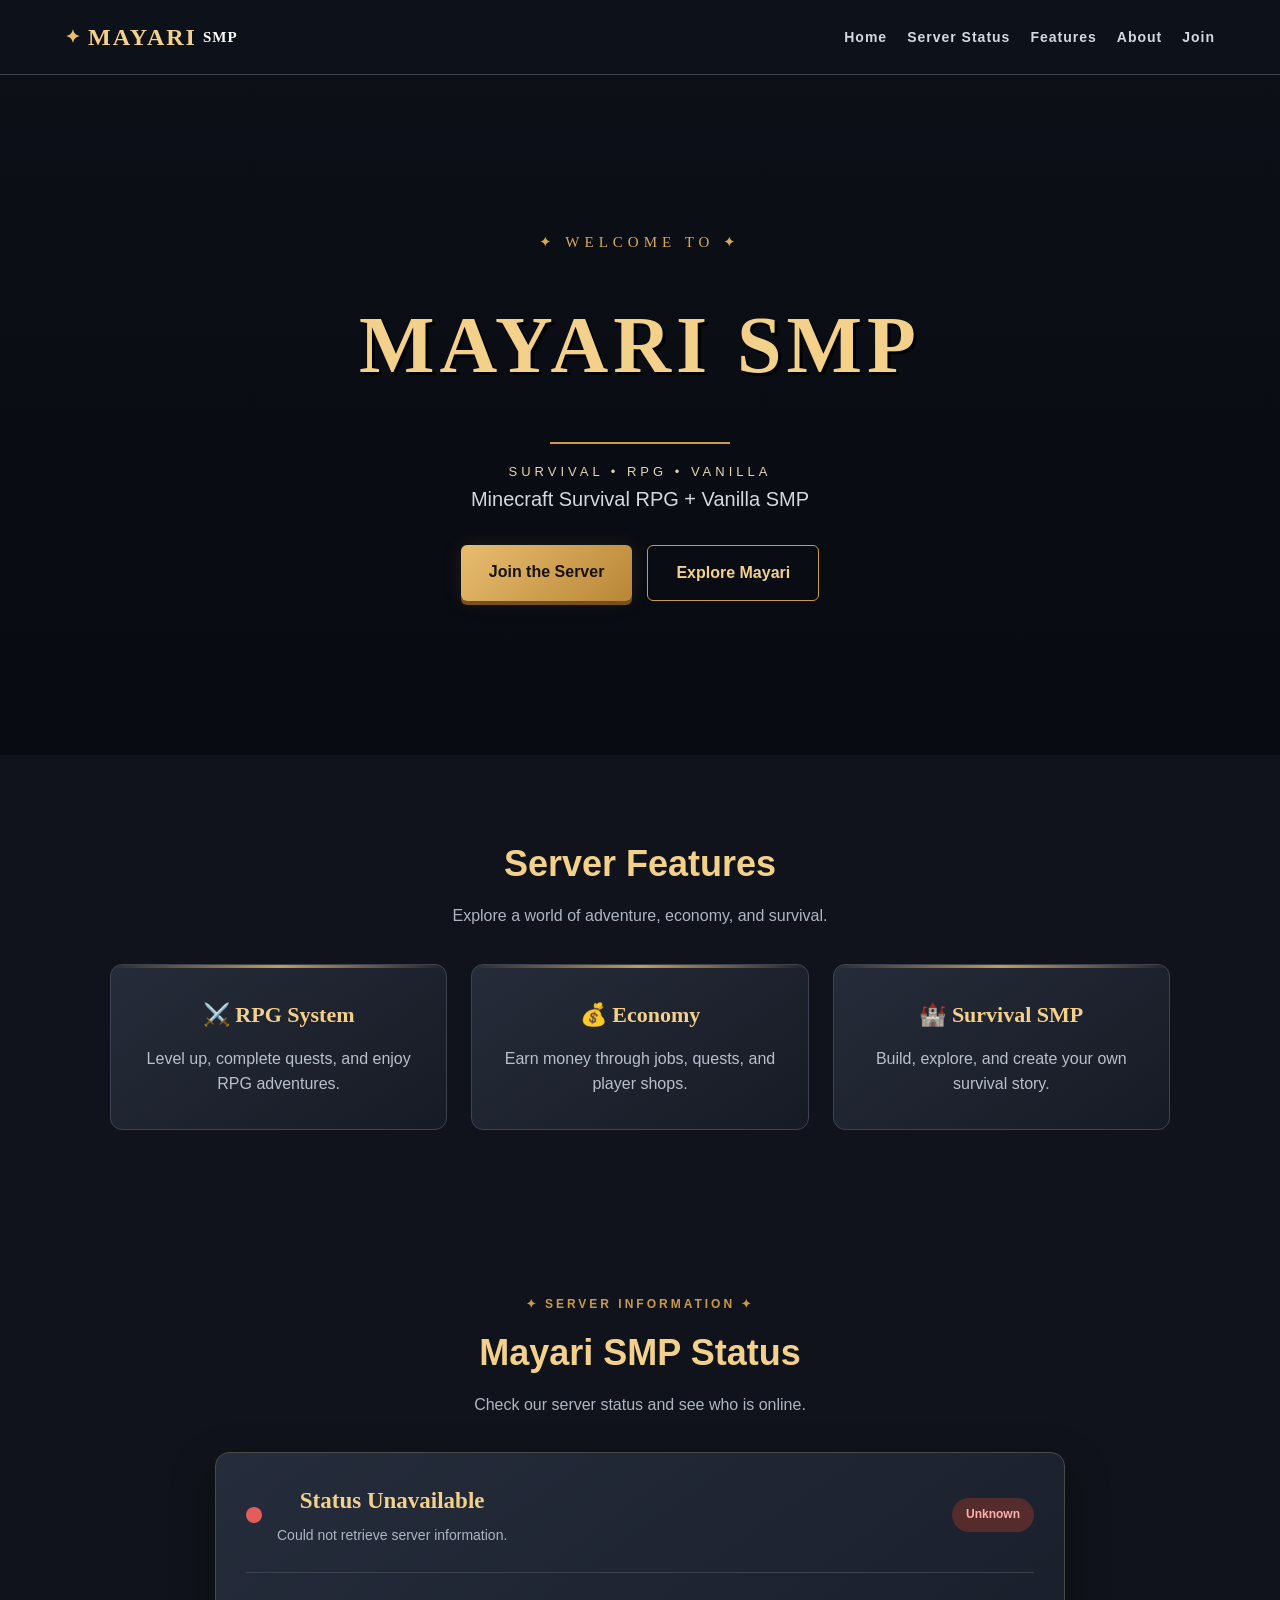
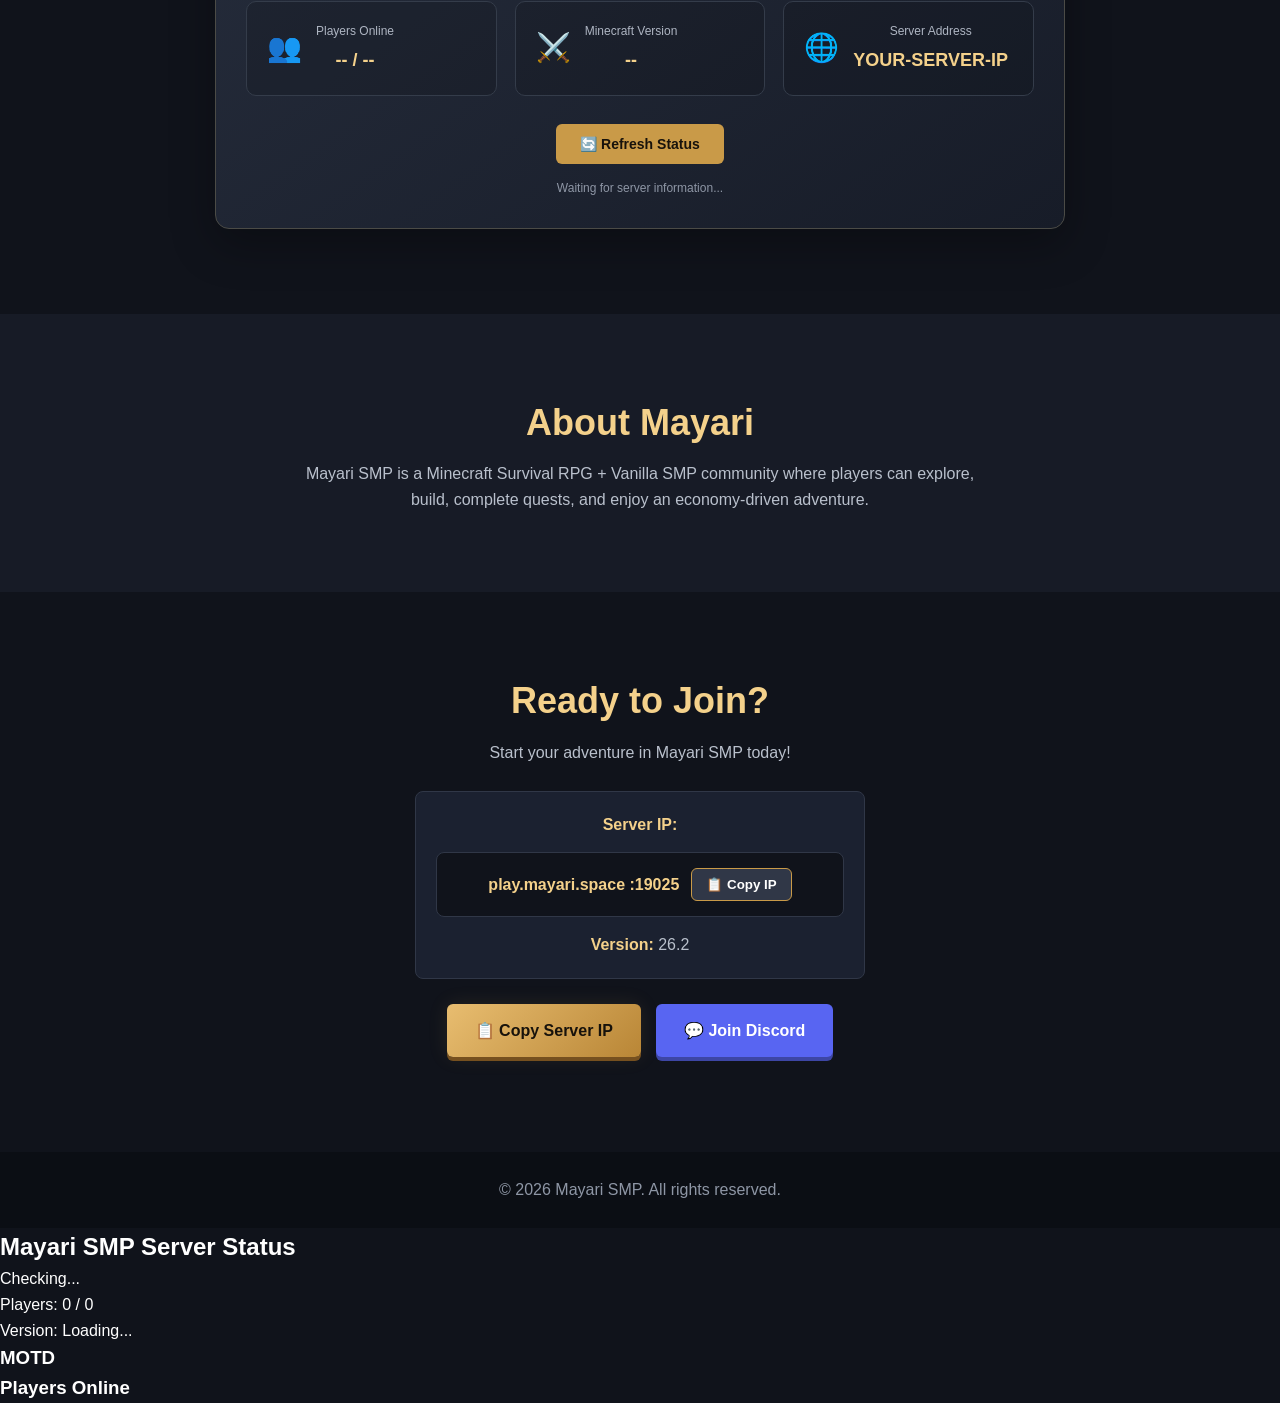
==== index.html @ 799c5beb "remove the test" ====
<!DOCTYPE html>
<html lang="en">
<head>
    <meta charset="UTF-8">
    <meta name="viewport" content="width=device-width, initial-scale=1.0">
    <title>Mayari SMP | Minecraft Server</title>
    <link rel="stylesheet" href="style.css">
</head>
<body>

    <header>
        <nav class="navbar">
            <div class="logo">
    <span class="logo-symbol">✦</span>
    <span class="logo-name">MAYARI</span>
    <span class="logo-smp">SMP</span>
</div>

            <div class="nav-links">
    <a href="#home">Home</a>
    <a href="#status">Server Status</a>
    <a href="#features">Features</a>
    <a href="#about">About</a>
    <a href="#join">Join</a>
</div>
        </nav>
    </header>

    <main>
        <section id="home" class="hero">
            
          <div class="particles" aria-hidden="true">
    <span></span>
    <span></span>
    <span></span>
    <span></span>
    <span></span>
    <span></span>
    <span></span>
    <span></span>
</div>       

    <p class="hero-small">✦ WELCOME TO ✦</p>

    <h1>MAYARI SMP</h1>

    <div class="hero-divider"></div>

    <p class="hero-tagline">
        SURVIVAL • RPG • VANILLA
    </p>
</div>
            <p class="description">
                Minecraft Survival RPG + Vanilla SMP
            </p>

            <div class="hero-buttons">
                <a href="#join" class="btn primary-btn">Join the Server</a>
                <a href="#features" class="btn secondary-btn">Explore Mayari</a>
            </div>
        </section>

        <section id="features" class="section">
            <h2>Server Features</h2>
            <p class="section-intro">
                Explore a world of adventure, economy, and survival.
            </p>

            <div class="features-grid">
                <div class="feature-card">
                    <h3>⚔️ RPG System</h3>
                    <p>Level up, complete quests, and enjoy RPG adventures.</p>
                </div>

                <div class="feature-card">
                    <h3>💰 Economy</h3>
                    <p>Earn money through jobs, quests, and player shops.</p>
                </div>

                <div class="feature-card">
                    <h3>🏰 Survival SMP</h3>
                    <p>Build, explore, and create your own survival story.</p>
                </div>
            </div>
        </section>

<!-- SERVER STATUS SECTION -->

<section id="status" class="section status-section">

    <p class="section-label">✦ SERVER INFORMATION ✦</p>

    <h2>Mayari SMP Status</h2>

    <p class="section-intro">
        Check our server status and see who is online.
    </p>

    <div class="status-card">

        <!-- Status Header -->
        <div class="status-header">

            <div class="status-title">
                <span id="status-dot" class="status-dot"></span>

                <div>
                    <h3 id="status-text">Checking Server...</h3>
                    <p id="status-subtitle">Connecting to Mayari SMP</p>
                </div>
            </div>

            <span class="status-badge" id="status-badge">
                Loading
            </span>

        </div>

        <!-- Server Details -->
        <div class="status-details">

            <div class="status-item">
                <span class="status-icon">👥</span>
                <div>
                    <p class="status-label">Players Online</p>
                    <h3 id="player-count">-- / --</h3>
                </div>
            </div>

            <div class="status-item">
                <span class="status-icon">⚔️</span>
                <div>
                    <p class="status-label">Minecraft Version</p>
                    <h3 id="server-version">--</h3>
                </div>
            </div>

            <div class="status-item">
                <span class="status-icon">🌐</span>
                <div>
                    <p class="status-label">Server Address</p>
                    <h3 id="server-address">YOUR-SERVER-IP</h3>
                </div>
            </div>

        </div>

        <!-- Refresh Button -->
        <button id="refresh-status" class="refresh-btn">
            🔄 Refresh Status
        </button>

        <p id="last-updated" class="last-updated">
            Waiting for server information...
        </p>

    </div>

</section>
        <section id="about" class="section about-section">
            <h2>About Mayari</h2>
            <p>
                Mayari SMP is a Minecraft Survival RPG + Vanilla SMP
                community where players can explore, build, complete
                quests, and enjoy an economy-driven adventure.
            </p>
        </section>

<section id="join" class="section join-section">
    <h2>Ready to Join?</h2>
    <p>Start your adventure in Mayari SMP today!</p>

    <div class="server-info">
        <p><strong>Server IP:</strong></p>

        <div class="ip-box">
            <span id="server-ip">play.mayari.space :19025</span>

            <button id="copy-ip-btn" class="copy-btn">
                📋 Copy IP
            </button>
        </div>

        <p><strong>Version:</strong> 26.2</p>
    </div>

    <div class="join-buttons">
        <button id="copy-ip-main" class="btn primary-btn">
            📋 Copy Server IP
        </button>

        <a href=https://discord.gg/DnfvGJvGnb
           target="_blank"
           rel="noopener noreferrer"
           class="btn discord-btn">
            💬 Join Discord
        </a>
    </div>

    <p id="copy-message" class="copy-message" aria-live="polite"></p>
</section>
    </main>

    <footer>
        <p>© 2026 Mayari SMP. All rights reserved.</p>
    </footer>

    <script src="script.js"></script>
</body>
</html>
<section class="server-status">
    <h2>Mayari SMP Server Status</h2>

    <p id="server-status">Checking...</p>

    <p>
        Players:
        <span id="player-count">0 / 0</span>
    </p>

    <p>
        Version:
        <span id="server-version">Loading...</span>
    </p>

    <h3>MOTD</h3>
    <p id="server-motd"></p>

    <h3>Players Online</h3>
    <ul id="player-list"></ul>
</section>
---- style.css ----
/* General Settings */
* {
    margin: 0;
    padding: 0;
    box-sizing: border-box;
    scroll-behavior: smooth;
}

body {
    font-family: Arial, sans-serif;
    background: #10131b;
    color: white;
    line-height: 1.6;
}

/* Navigation */
header {
    background: #171b26;
    border-bottom: 1px solid #303747;
    position: sticky;
    top: 0;
    z-index: 100;
}

.navbar {
    max-width: 1100px;
    margin: auto;
    padding: 20px;
    display: flex;
    justify-content: space-between;
    align-items: center;
    gap: 20px;
}

.logo {
    color: #d6a85a;
    letter-spacing: 2px;
}

.nav-links {
    display: flex;
    gap: 20px;
    flex-wrap: wrap;
}

.nav-links a {
    color: white;
    text-decoration: none;
    font-weight: bold;
}

.nav-links a:hover {
    color: #d6a85a;
}

/* Hero */
/* FANTASY HERO BACKGROUND */

.hero {
    min-height: 680px;
    padding: 100px 20px;
    display: flex;
    flex-direction: column;
    justify-content: center;
    align-items: center;
    text-align: center;

    position: relative;
    overflow: hidden;

    background:
        linear-gradient(
            rgba(8, 11, 18, 0.35),
            rgba(8, 11, 18, 0.92)
        ),
        url("image/mayari-smp-icon.jpg") 
}

/* Dark cinematic overlay */
.hero::before {
    content: "";
    position: absolute;
    inset: 0;

    background:
        linear-gradient(
            180deg,
            rgba(8, 11, 18, 0.15),
            rgba(8, 11, 18, 0.75)
        );

    pointer-events: none;
}

/* Keep text above the overlay */
.hero > * {
    position: relative;
    z-index: 1;
}
}

.subtitle {
    color: #d6a85a;
    font-weight: bold;
    letter-spacing: 4px;
}

.hero h1 {
    font-size: clamp(40px, 8vw, 80px);
    margin: 15px 0;
    color: #f4d18b;
    text-shadow: 3px 3px #000;
}

.description {
    font-size: 20px;
    color: #d4d8e0;
}

/* Buttons */
.hero-buttons {
    display: flex;
    gap: 15px;
    flex-wrap: wrap;
    justify-content: center;
    margin-top: 30px;
}

.btn {
    display: inline-block;
    padding: 14px 28px;
    border-radius: 6px;
    text-decoration: none;
    font-weight: bold;
    transition: 0.3s;
}

.primary-btn {
    background: #c99a48;
    color: #111;
}

.primary-btn:hover {
    background: #e8bd70;
    transform: translateY(-2px);
}

.secondary-btn {
    border: 1px solid #c99a48;
    color: #f4d18b;
}

.secondary-btn:hover {
    background: #33291b;
}

/* Sections */
.section {
    max-width: 1100px;
    margin: auto;
    padding: 80px 20px;
    text-align: center;
}

.section h2 {
    font-size: 36px;
    color: #f4d18b;
    margin-bottom: 10px;
}

.section-intro {
    color: #aeb5c2;
    margin-bottom: 35px;
}

/* Feature Cards */
.features-grid {
    display: grid;
    grid-template-columns: repeat(3, 1fr);
    gap: 20px;
    margin-top: 30px;
}

.feature-card {
    background: #1b2130;
    border: 1px solid #303747;
    border-radius: 10px;
    padding: 30px 20px;
    transition: 0.3s;
}

.feature-card:hover {
    transform: translateY(-5px);
    border-color: #c99a48;
}

.feature-card h3 {
    color: #f4d18b;
    margin-bottom: 12px;
}

.feature-card p,
.about-section p,
.join-section p {
    color: #b9c0cc;
}

.about-section {
    background: #171b26;
    max-width: none;
}

.about-section p {
    max-width: 700px;
    margin: auto;
}

.server-info {
    background: #1b2130;
    border: 1px solid #303747;
    padding: 20px;
    max-width: 450px;
    margin: 25px auto;
    border-radius: 8px;
}

.server-info strong {
    color: #f4d18b;
}

/* Footer */
footer {
    background: #0b0e14;
    padding: 25px;
    text-align: center;
    color: #8e96a5;
}

/* Mobile Design */
@media (max-width: 700px) {
    .navbar {
        flex-direction: column;
    }

    .nav-links {
        justify-content: center;
        gap: 12px;
    }

    .hero {
        min-height: 500px;
        padding: 70px 20px;
    }

    .features-grid {
        grid-template-columns: 1fr;
    }
}
/* Join Buttons */
.join-buttons {
    display: flex;
    justify-content: center;
    gap: 15px;
    flex-wrap: wrap;
    margin-top: 20px;
}

/* IP Display */
.ip-box {
    display: flex;
    align-items: center;
    justify-content: center;
    gap: 12px;
    flex-wrap: wrap;
    background: #10131b;
    border: 1px solid #303747;
    padding: 15px;
    margin: 15px 0;
    border-radius: 8px;
}

#server-ip {
    color: #f4d18b;
    font-weight: bold;
    overflow-wrap: anywhere;
}

/* Copy Button */
.copy-btn {
    background: #303747;
    color: white;
    border: 1px solid #c99a48;
    padding: 8px 14px;
    border-radius: 6px;
    cursor: pointer;
    font-weight: bold;
}

.copy-btn:hover {
    background: #c99a48;
    color: #111;
}

/* Discord Button */
.discord-btn {
    background: #5865F2;
    color: white;
}

.discord-btn:hover {
    background: #4752C4;
    transform: translateY(-2px);
}

/* Copy Message */
.copy-message {
    color: #8fda9d;
    font-weight: bold;
    margin-top: 15px;
}

/* Main Copy IP Button */
#copy-ip-main {
    border: none;
    cursor: pointer;
    font-family: inherit;
    font-size: 16px;
}

@media (max-width: 500px) {
    .join-buttons .btn {
        width: 100%;
        text-align: center;
    }

    .ip-box {
        flex-direction: column;
    }
}/* MAYARI SMP LOGO */

.logo {
    display: flex;
    align-items: center;
    gap: 6px;
    font-family: Georgia, serif;
    font-size: 24px;
    font-weight: bold;
    letter-spacing: 2px;
}

.logo-symbol {
    color: #e8bd70;
    font-size: 18px;
}

.logo-name {
    color: #f4d18b;
}

.logo-smp {
    color: #ffffff;
    font-size: 15px;
    letter-spacing: 1px;
}

/* HERO LOGO */

.hero-logo {
    text-align: center;
}

.hero-small {
    color: #d6a85a;
    font-family: Georgia, serif;
    font-size: 15px;
    letter-spacing: 5px;
    margin-bottom: 12px;
}

.hero h1 {
    font-family: Georgia, "Times New Roman", serif;
    font-weight: bold;
    letter-spacing: 5px;
    text-transform: uppercase;
}

.hero-divider {
    width: 180px;
    height: 2px;
    background: #c99a48;
    margin: 18px auto;
}

.hero-tagline {
    color: #e5d4b5;
    letter-spacing: 4px;
    font-size: 13px;
}/* PROFESSIONAL BUTTON ANIMATIONS */

.btn {
    position: relative;
    overflow: hidden;

    transition:
        transform 0.3s ease,
        box-shadow 0.3s ease,
        background 0.3s ease;
}

.primary-btn {
    background: linear-gradient(
        135deg,
        #e8bd70,
        #b98636
    );

    color: #17120b;

    box-shadow:
        0 4px 0 #76501f,
        0 0 20px rgba(201, 154, 72, 0.12);
}

.primary-btn:hover {
    transform: translateY(-4px);

    box-shadow:
        0 7px 0 #76501f,
        0 0 25px rgba(201, 154, 72, 0.35);
}

.primary-btn:active {
    transform: translateY(1px);
}

.discord-btn {
    background: #5865f2;
    color: white;

    box-shadow: 0 4px 0 #3d46a5;
}

.discord-btn:hover {
    transform: translateY(-4px);
    background: #6975ff;

    box-shadow:
        0 7px 0 #3d46a5,
        0 0 20px rgba(88, 101, 242, 0.35);
}

.discord-btn:active {
    transform: translateY(1px);
}/* HERO ENTRANCE ANIMATION */

.hero-logo {
    animation: heroFadeIn 1.2s ease-out both;
}

.hero-buttons {
    animation: heroFadeIn 1.2s ease-out 0.35s both;
}

@keyframes heroFadeIn {
    from {
        opacity: 0;
        transform: translateY(25px);
    }

    to {
        opacity: 1;
        transform: translateY(0);
    }
}/* MAGICAL FLOATING PARTICLES */

.particles {
    position: absolute;
    inset: 0;
    z-index: 0;
    pointer-events: none;
}

.particles span {
    position: absolute;

    width: 5px;
    height: 5px;

    background: #f4d18b;
    border-radius: 50%;

    opacity: 0;

    animation: floatParticle 7s infinite ease-in-out;
}

/* Different particle positions */

.particles span:nth-child(1) {
    left: 10%;
    top: 70%;
    animation-delay: 0s;
}

.particles span:nth-child(2) {
    left: 25%;
    top: 85%;
    animation-delay: 1s;
}

.particles span:nth-child(3) {
    left: 40%;
    top: 65%;
    animation-delay: 2s;
}

.particles span:nth-child(4) {
    left: 55%;
    top: 80%;
    animation-delay: 3s;
}

.particles span:nth-child(5) {
    left: 70%;
    top: 60%;
    animation-delay: 4s;
}

.particles span:nth-child(6) {
    left: 82%;
    top: 75%;
    animation-delay: 2.5s;
}

.particles span:nth-child(7) {
    left: 90%;
    top: 50%;
    animation-delay: 1.5s;
}

.particles span:nth-child(8) {
    left: 15%;
    top: 40%;
    animation-delay: 5s;
}

/* Particle movement */

@keyframes floatParticle {
    0% {
        opacity: 0;
        transform: translateY(0) scale(0.5);
    }

    20% {
        opacity: 0.8;
    }

    80% {
        opacity: 0.4;
    }

    100% {
        opacity: 0;
        transform: translateY(-180px) scale(1.2);
    }
}/* FANTASY FEATURE CARDS */

.features-grid {
    display: grid;
    grid-template-columns: repeat(3, 1fr);
    gap: 24px;
    margin-top: 35px;
}

.feature-card {
    background:
        linear-gradient(
            145deg,
            rgba(39, 45, 59, 0.95),
            rgba(22, 27, 38, 0.95)
        );

    border: 1px solid #3d4351;
    border-radius: 12px;

    padding: 32px 22px;

    position: relative;
    overflow: hidden;

    transition:
        transform 0.3s ease,
        border-color 0.3s ease,
        box-shadow 0.3s ease;
}

/* Gold line at top */
.feature-card::before {
    content: "";

    position: absolute;
    top: 0;
    left: 0;
    right: 0;

    height: 3px;

    background: linear-gradient(
        90deg,
        transparent,
        #c99a48,
        transparent
    );
}

.feature-card:hover {
    transform: translateY(-8px);

    border-color: #c99a48;

    box-shadow:
        0 12px 35px rgba(0, 0, 0, 0.35),
        0 0 20px rgba(201, 154, 72, 0.08);
}

.feature-card h3 {
    color: #f4d18b;
    font-family: Georgia, serif;
    font-size: 22px;
    margin-bottom: 14px;
}

.feature-card p {
    color: #b9c0cc;
}/* PROFESSIONAL NAVIGATION */

header {
    background: rgba(14, 18, 27, 0.95);
    border-bottom: 1px solid #3d4351;

    backdrop-filter: blur(12px);
}

.navbar {
    max-width: 1200px;
    margin: auto;
    padding: 18px 25px;

    display: flex;
    justify-content: space-between;
    align-items: center;
    gap: 20px;
}

.nav-links a {
    color: #d4d8e0;
    text-decoration: none;

    font-size: 14px;
    letter-spacing: 1px;

    transition: color 0.3s ease;
}

.nav-links a:hover {
    color: #f4d18b;
}/* MOBILE DESIGN */

@media (max-width: 700px) {

    .navbar {
        flex-direction: column;
        padding: 16px;
    }

    .nav-links {
        justify-content: center;
        gap: 14px;
    }

    .hero {
        min-height: 560px;
        padding: 70px 20px;
    }

    .hero h1 {
        font-size: clamp(32px, 10vw, 60px);
        letter-spacing: 2px;
    }

    .hero-small {
        font-size: 12px;
        letter-spacing: 3px;
    }

    .hero-tagline {
        font-size: 11px;
        letter-spacing: 2px;
    }

    .features-grid {
        grid-template-columns: 1fr;
    }

    .section {
        padding: 60px 20px;
    }

    .section h2 {
        font-size: 30px;
    }

    .hero-buttons {
        width: 100%;
    }

    .hero-buttons .btn {
        width: 100%;
        max-width: 300px;
        text-align: center;
    }
}/* REDUCED MOTION ACCESSIBILITY */

@media (prefers-reduced-motion: reduce) {
    *,
    *::before,
    *::after {
        animation-duration: 0.01ms !important;
        animation-iteration-count: 1 !important;
        transition-duration: 0.01ms !important;
        scroll-behavior: auto !important;
    }
}
/* =========================================
   MAYARI SMP SERVER STATUS
========================================= */

.status-section {
    background: #10131b;
    max-width: none;
    padding: 85px 20px;
}

.section-label {
    color: #c99a48;
    font-size: 12px;
    letter-spacing: 3px;
    font-weight: bold;
    margin-bottom: 10px;
}

.status-card {
    max-width: 850px;
    margin: 35px auto 0;

    background:
        linear-gradient(
            145deg,
            #252c3b,
            #171c28
        );

    border: 1px solid #4b4b46;
    border-radius: 14px;

    padding: 30px;

    box-shadow:
        0 15px 45px rgba(0, 0, 0, 0.3);
}

/* Status Header */

.status-header {
    display: flex;
    justify-content: space-between;
    align-items: center;
    gap: 20px;

    padding-bottom: 25px;
    border-bottom: 1px solid #3b414d;
}

.status-title {
    display: flex;
    align-items: center;
    gap: 15px;
}

.status-title h3 {
    color: #f4d18b;
    font-family: Georgia, serif;
    font-size: 23px;
}

.status-title p {
    color: #aeb5c2;
    font-size: 14px;
    margin-top: 4px;
}

/* Status Dot */

.status-dot {
    width: 16px;
    height: 16px;

    background: #888;
    border-radius: 50%;

    flex-shrink: 0;
}

.status-dot.online {
    background: #4ed47a;
    box-shadow: 0 0 15px rgba(78, 212, 122, 0.5);
}

.status-dot.offline {
    background: #e45d5d;
}

/* Status Badge */

.status-badge {
    background: #343b49;
    color: #c8ced8;

    border-radius: 20px;
    padding: 7px 14px;

    font-size: 12px;
    font-weight: bold;
}

.status-badge.online {
    background: #214e36;
    color: #8df0ae;
}

.status-badge.offline {
    background: #542c2c;
    color: #ffadad;
}

/* Status Details */

.status-details {
    display: grid;
    grid-template-columns: repeat(3, 1fr);
    gap: 18px;

    padding: 28px 0;
}

.status-item {
    display: flex;
    align-items: center;
    gap: 14px;

    background: rgba(0, 0, 0, 0.14);
    border: 1px solid #343c4a;
    border-radius: 10px;

    padding: 20px;
}

.status-icon {
    font-size: 28px;
}

.status-label {
    color: #aeb5c2;
    font-size: 12px;
    margin-bottom: 5px;
}

.status-item h3 {
    color: #f4d18b;
    font-size: 18px;
    overflow-wrap: anywhere;
}

/* Refresh Button */

.refresh-btn {
    display: block;
    margin: 0 auto;

    background: #c99a48;
    color: #17120b;

    border: none;
    border-radius: 6px;

    padding: 12px 24px;

    font-family: inherit;
    font-size: 14px;
    font-weight: bold;

    cursor: pointer;

    transition:
        background 0.3s ease,
        transform 0.3s ease;
}

.refresh-btn:hover {
    background: #e8bd70;
    transform: translateY(-2px);
}

.refresh-btn:disabled {
    opacity: 0.6;
    cursor: wait;
    transform: none;
}

.last-updated {
    text-align: center;
    color: #8e96a5;
    font-size: 12px;
    margin-top: 15px;
}

/* Status Mobile Design */

@media (max-width: 700px) {

    .status-card {
        padding: 20px;
    }

    .status-header {
        align-items: flex-start;
        flex-direction: column;
    }

    .status-details {
        grid-template-columns: 1fr;
    }

    .status-item {
        padding: 16px;
    }
}
/* =========================================
   MAYARI SMP SERVER IDENTITY
========================================= */

.server-identity {
    display: flex;
    align-items: center;
    gap: 20px;

    padding-bottom: 25px;
    margin-bottom: 25px;

    border-bottom: 1px solid #3b414d;
}

.server-icon {
    width: 100px;
    height: 100px;

    object-fit: cover;

    border-radius: 14px;

    border: 2px solid #c99a48;

    box-shadow:
        0 0 20px rgba(201, 154, 72, 0.15);
}

.server-identity-text {
    flex: 1;
    min-width: 0;
}

.server-identity-text h3 {
    color: #f4d18b;

    font-family: Georgia, serif;

    font-size: 28px;
    margin-bottom: 5px;
}

#server-motd {
    color: #d4d8e0;
    font-size: 15px;
    overflow-wrap: anywhere;
}

.server-address-small {
    color: #8e96a5;
    font-size: 13px;
    margin-top: 5px;
    overflow-wrap: anywhere;
}

/* =========================================
   PLAYER LIST
========================================= */

.player-list-section {
    border-top: 1px solid #3b414d;
    padding-top: 25px;
    margin-top: 5px;
    margin-bottom: 25px;
}

.player-list-heading {
    display: flex;
    justify-content: space-between;
    align-items: center;
    gap: 15px;
    flex-wrap: wrap;

    margin-bottom: 18px;
}

.player-list-heading h3 {
    color: #f4d18b;
    font-family: Georgia, serif;
    font-size: 21px;
}

#player-list-count {
    color: #8df0ae;
    font-size: 13px;
    font-weight: bold;
}

/* Player names grid */

.player-list {
    display: grid;
    grid-template-columns: repeat(3, 1fr);
    gap: 10px;
}

.player-name {
    display: flex;
    align-items: center;
    gap: 10px;

    background: #202735;
    border: 1px solid #343c4a;
    border-radius: 8px;

    padding: 12px;

    color: #e5e8ee;
    font-size: 14px;

    overflow-wrap: anywhere;
}

.player-name::before {
    content: "";

    width: 8px;
    height: 8px;

    flex-shrink: 0;

    background: #4ed47a;
    border-radius: 50%;
}

/* Empty player list */

.no-players {
    grid-column: 1 / -1;

    color: #aeb5c2;
    text-align: center;

    padding: 25px;
}

/* Mobile */

@media (max-width: 700px) {

    .server-identity {
        align-items: center;
    }

    .server-icon {
        width: 75px;
        height: 75px;
    }

    .server-identity-text h3 {
        font-size: 22px;
    }

    .player-list {
        grid-template-columns: 1fr;
    }
}
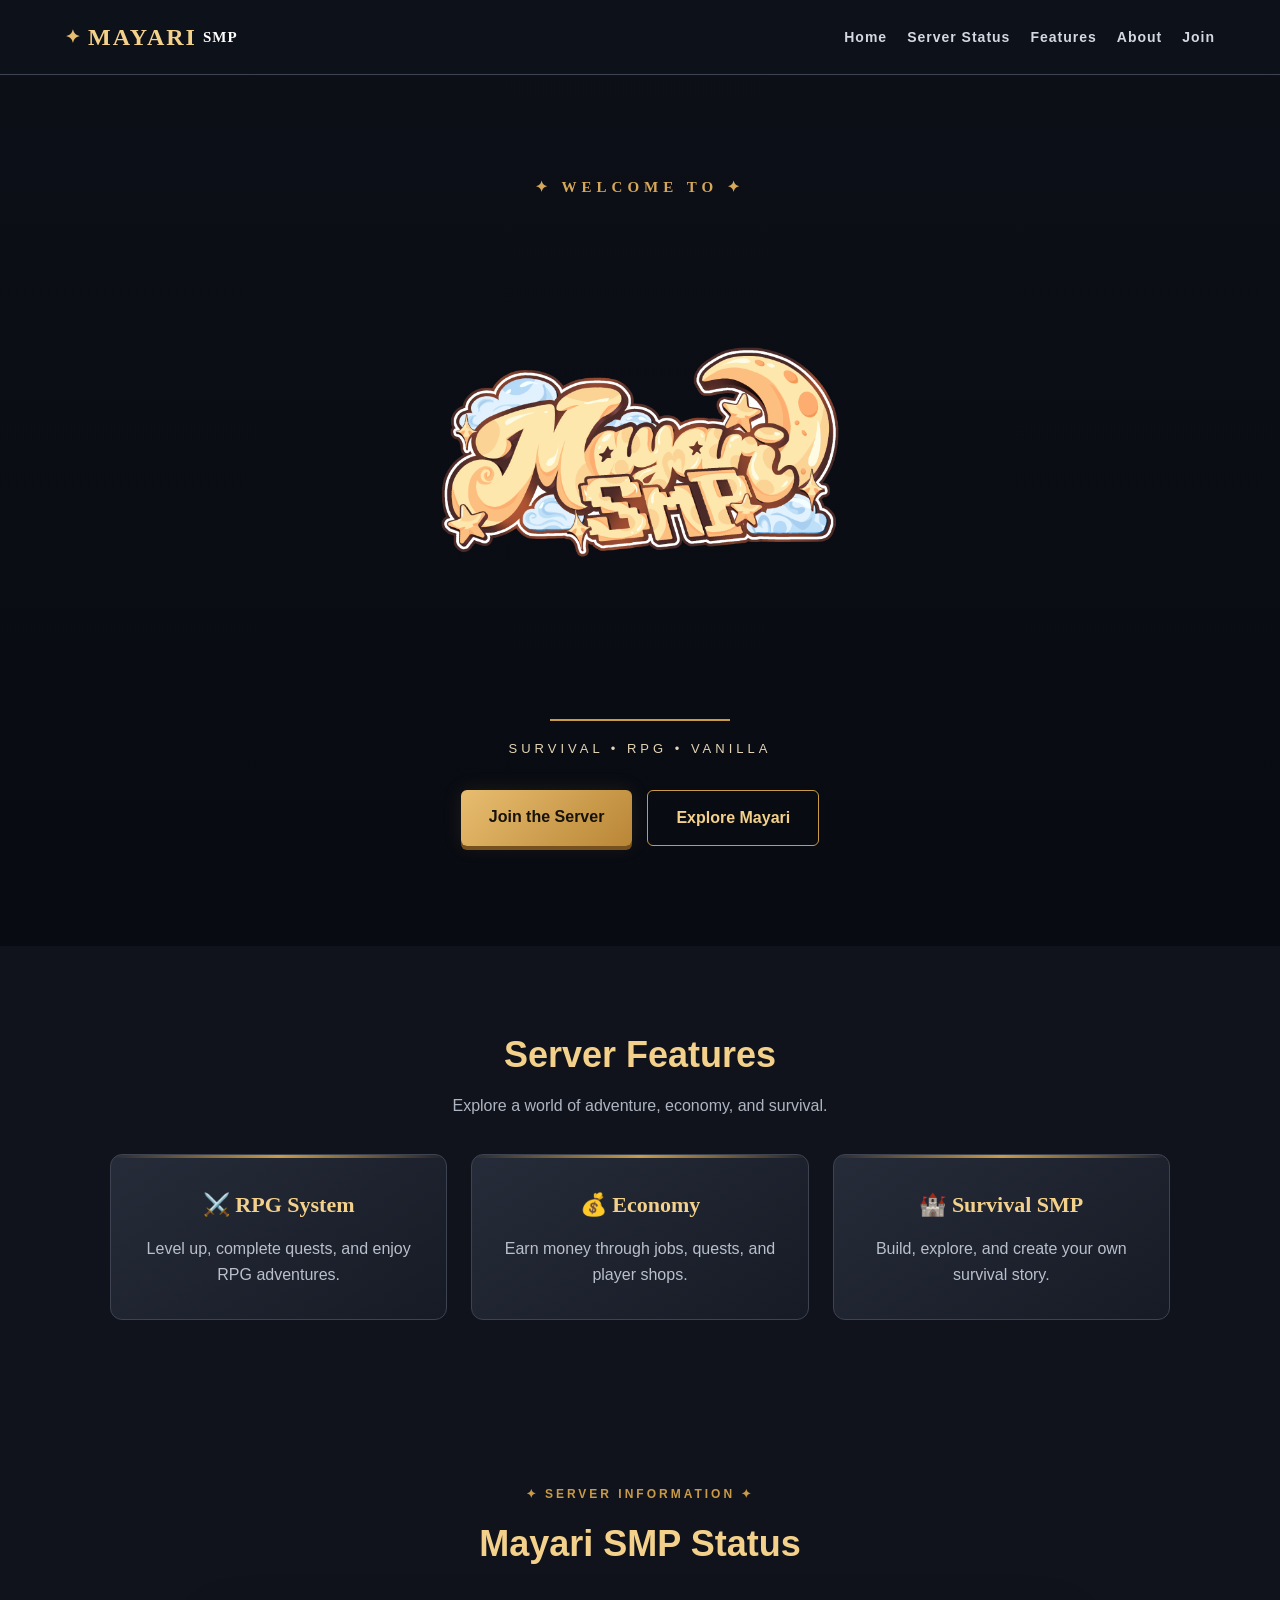
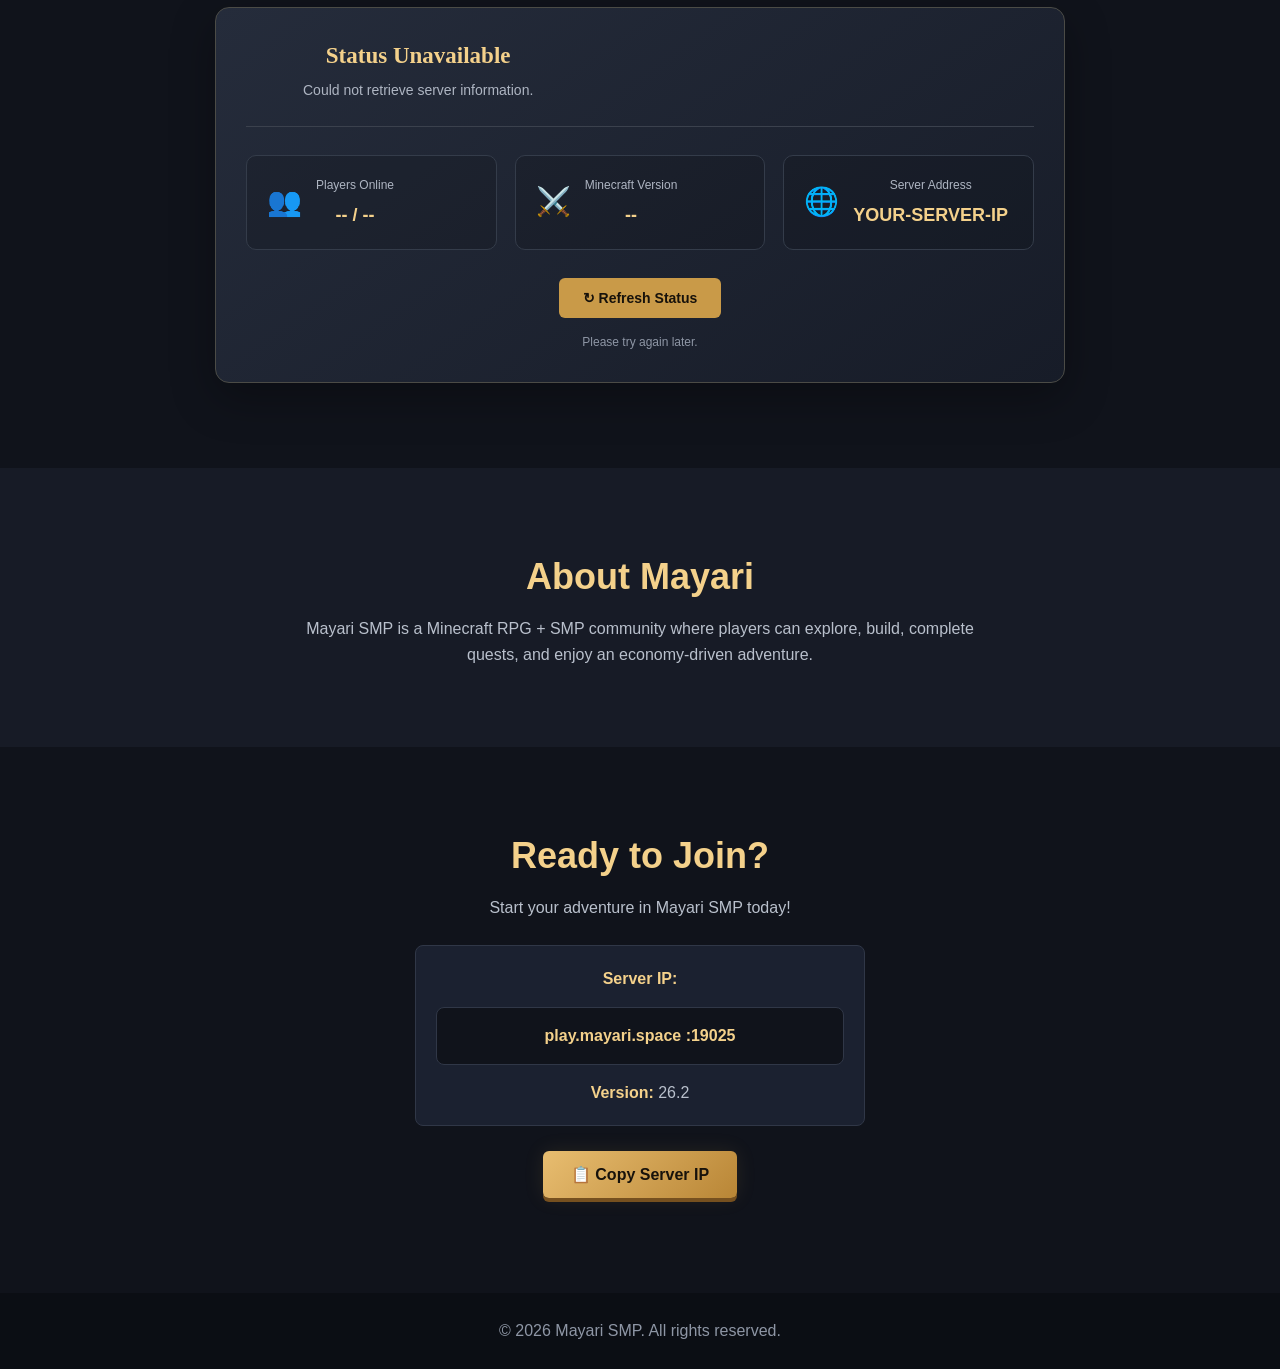
==== commit e89959b0: "upgrade Homepage added logo, and image, use animation server statuse icon, fix text, size, added fun" ====
--- a/index.html
+++ b/index.html
@@ -4,7 +4,8 @@
 <head>
     <meta charset="UTF-8">
     <meta name="viewport" content="width=device-width, initial-scale=1.0">
-    <title>Mayari SMP | Minecraft Server</title>
+    <title>Mayari SMP</title>
+    <link rel="icon" type="image/png" href="assets/mayari-logo/mayari-icon.png">
     <link rel="stylesheet" href="style.css">
 </head>
 <body>
@@ -12,47 +13,42 @@
     <header>
         <nav class="navbar">
             <div class="logo">
-    <span class="logo-symbol">✦</span>
-    <span class="logo-name">MAYARI</span>
-    <span class="logo-smp">SMP</span>
-</div>
+                <span class="logo-symbol">✦</span>
+                <span class="logo-name">MAYARI</span>
+                <span class="logo-smp">SMP</span>
+            </div>
 
             <div class="nav-links">
-    <a href="#home">Home</a>
-    <a href="#status">Server Status</a>
-    <a href="#features">Features</a>
-    <a href="#about">About</a>
-    <a href="#join">Join</a>
-</div>
+                <a href="#home">Home</a>
+                <a href="#status">Server Status</a>
+                <a href="#features">Features</a>
+                <a href="#about">About</a>
+                <a href="#join">Join</a>
+            </div>
         </nav>
     </header>
 
     <main>
         <section id="home" class="hero">
-            
-          <div class="particles" aria-hidden="true">
-    <span></span>
-    <span></span>
-    <span></span>
-    <span></span>
-    <span></span>
-    <span></span>
-    <span></span>
-    <span></span>
-</div>       
+            <div class="particles" aria-hidden="true">
+                <span></span>
+                <span></span>
+                <span></span>
+                <span></span>
+                <span></span>
+                <span></span>
+                <span></span>
+                <span></span>
+            </div>
 
-    <p class="hero-small">✦ WELCOME TO ✦</p>
+            <h2 class="hero-small">✦ WELCOME TO ✦</h2>
 
-    <h1>MAYARI SMP</h1>
+            <img src="assets/mayari-logo/mayari-image.png" alt="MAYARI SMP" class="hero-image">
 
-    <div class="hero-divider"></div>
+            <div class="hero-divider"></div>
 
-    <p class="hero-tagline">
-        SURVIVAL • RPG • VANILLA
-    </p>
-</div>
-            <p class="description">
-                Minecraft Survival RPG + Vanilla SMP
+            <p class="hero-tagline">
+                SURVIVAL • RPG • VANILLA
             </p>
 
             <div class="hero-buttons">
@@ -89,13 +85,9 @@
 
 <section id="status" class="section status-section">
 
-    <p class="section-label">✦ SERVER INFORMATION ✦</p>
+    <h3 class="section-label">✦ SERVER INFORMATION ✦</h3>
 
     <h2>Mayari SMP Status</h2>
-
-    <p class="section-intro">
-        Check our server status and see who is online.
-    </p>
 
     <div class="status-card">
 
@@ -103,17 +95,15 @@
         <div class="status-header">
 
             <div class="status-title">
-                <span id="status-dot" class="status-dot"></span>
+                <span id="status-dot" class="status-dot" aria-label="Server offline">
+                    <iframe title="Server status" src="https://lottie.host/embed/ec575775-2c6d-4897-8954-14ce582926d1/wDMa2G7jbT.lottie" loading="lazy" aria-hidden="true"></iframe>
+                </span>
 
                 <div>
                     <h3 id="status-text">Checking Server...</h3>
                     <p id="status-subtitle">Connecting to Mayari SMP</p>
                 </div>
             </div>
-
-            <span class="status-badge" id="status-badge">
-                Loading
-            </span>
 
         </div>
 
@@ -148,7 +138,7 @@
 
         <!-- Refresh Button -->
         <button id="refresh-status" class="refresh-btn">
-            🔄 Refresh Status
+            ↻ Refresh Status
         </button>
 
         <p id="last-updated" class="last-updated">
@@ -161,7 +151,7 @@
         <section id="about" class="section about-section">
             <h2>About Mayari</h2>
             <p>
-                Mayari SMP is a Minecraft Survival RPG + Vanilla SMP
+                Mayari SMP is a Minecraft RPG + SMP
                 community where players can explore, build, complete
                 quests, and enjoy an economy-driven adventure.
             </p>
@@ -176,26 +166,16 @@
 
         <div class="ip-box">
             <span id="server-ip">play.mayari.space :19025</span>
-
-            <button id="copy-ip-btn" class="copy-btn">
-                📋 Copy IP
-            </button>
         </div>
 
         <p><strong>Version:</strong> 26.2</p>
     </div>
 
     <div class="join-buttons">
-        <button id="copy-ip-main" class="btn primary-btn">
+        <button id="copy-ip-main" class="btn primary-btn" type="button" onclick="copyServerIp()">
             📋 Copy Server IP
         </button>
 
-        <a href=https://discord.gg/DnfvGJvGnb
-           target="_blank"
-           rel="noopener noreferrer"
-           class="btn discord-btn">
-            💬 Join Discord
-        </a>
     </div>
 
     <p id="copy-message" class="copy-message" aria-live="polite"></p>
@@ -206,27 +186,6 @@
         <p>© 2026 Mayari SMP. All rights reserved.</p>
     </footer>
 
-    <script src="script.js"></script>
-</body>
-</html>
-<section class="server-status">
-    <h2>Mayari SMP Server Status</h2>
-
-    <p id="server-status">Checking...</p>
-
-    <p>
-        Players:
-        <span id="player-count">0 / 0</span>
-    </p>
-
-    <p>
-        Version:
-        <span id="server-version">Loading...</span>
-    </p>
-
-    <h3>MOTD</h3>
-    <p id="server-motd"></p>
-
-    <h3>Players Online</h3>
-    <ul id="player-list"></ul>
-</section>+        <script src="script.js"></script>
+    </body>
+    </html>
--- a/style.css
+++ b/style.css
@@ -36,6 +36,7 @@
 .logo {
     color: #d6a85a;
     letter-spacing: 2px;
+    size: 24px;
 }
 
 .nav-links {
@@ -65,16 +66,20 @@
     justify-content: center;
     align-items: center;
     text-align: center;
-
     position: relative;
     overflow: hidden;
-
     background:
         linear-gradient(
             rgba(8, 11, 18, 0.35),
             rgba(8, 11, 18, 0.92)
-        ),
-        url("image/mayari-smp-icon.jpg") 
+        );
+}
+
+.hero-image {
+    display: block;
+    width: min(490px, 72vw);
+    max-width: 100%;
+    height: auto;   
 }
 
 /* Dark cinematic overlay */
@@ -82,14 +87,12 @@
     content: "";
     position: absolute;
     inset: 0;
-
     background:
         linear-gradient(
             180deg,
             rgba(8, 11, 18, 0.15),
             rgba(8, 11, 18, 0.75)
         );
-
     pointer-events: none;
 }
 
@@ -97,7 +100,6 @@
 .hero > * {
     position: relative;
     z-index: 1;
-}
 }
 
 .subtitle {
@@ -302,17 +304,6 @@
     color: #111;
 }
 
-/* Discord Button */
-.discord-btn {
-    background: #5865F2;
-    color: white;
-}
-
-.discord-btn:hover {
-    background: #4752C4;
-    transform: translateY(-2px);
-}
-
 /* Copy Message */
 .copy-message {
     color: #8fda9d;
@@ -434,25 +425,7 @@
     transform: translateY(1px);
 }
 
-.discord-btn {
-    background: #5865f2;
-    color: white;
-
-    box-shadow: 0 4px 0 #3d46a5;
-}
-
-.discord-btn:hover {
-    transform: translateY(-4px);
-    background: #6975ff;
-
-    box-shadow:
-        0 7px 0 #3d46a5,
-        0 0 20px rgba(88, 101, 242, 0.35);
-}
-
-.discord-btn:active {
-    transform: translateY(1px);
-}/* HERO ENTRANCE ANIMATION */
+/* HERO ENTRANCE ANIMATION */
 
 .hero-logo {
     animation: heroFadeIn 1.2s ease-out both;
@@ -804,45 +777,32 @@
 /* Status Dot */
 
 .status-dot {
-    width: 16px;
-    height: 16px;
-
-    background: #888;
-    border-radius: 50%;
-
+    display: inline-flex;
+    align-items: center;
+    justify-content: center;
+    width: 42px;
+    height: 42px;
     flex-shrink: 0;
-}
-
-.status-dot.online {
-    background: #4ed47a;
-    box-shadow: 0 0 15px rgba(78, 212, 122, 0.5);
-}
-
-.status-dot.offline {
-    background: #e45d5d;
-}
-
-/* Status Badge */
-
-.status-badge {
-    background: #343b49;
-    color: #c8ced8;
-
-    border-radius: 20px;
-    padding: 7px 14px;
-
-    font-size: 12px;
-    font-weight: bold;
-}
-
-.status-badge.online {
-    background: #214e36;
-    color: #8df0ae;
-}
-
-.status-badge.offline {
-    background: #542c2c;
-    color: #ffadad;
+    text-decoration: none;
+    transition: transform 0.2s ease;
+    overflow: hidden;
+}
+
+
+
+
+
+
+.status-dot iframe {
+    width: 100%;
+    height: 100%;
+    border: 0;
+    pointer-events: none;
+}
+
+.status-dot:focus-visible {
+    outline: 2px solid #f4d18b;
+    outline-offset: 4px;
 }
 
 /* Status Details */
@@ -947,9 +907,7 @@
         padding: 16px;
     }
 }
-/* =========================================
-   MAYARI SMP SERVER IDENTITY
-========================================= */
+/* MAYARI SMP SERVER IDENTITY */
 
 .server-identity {
     display: flex;
@@ -1003,9 +961,7 @@
     overflow-wrap: anywhere;
 }
 
-/* =========================================
-   PLAYER LIST
-========================================= */
+/* PLAYER LIST */
 
 .player-list-section {
     border-top: 1px solid #3b414d;
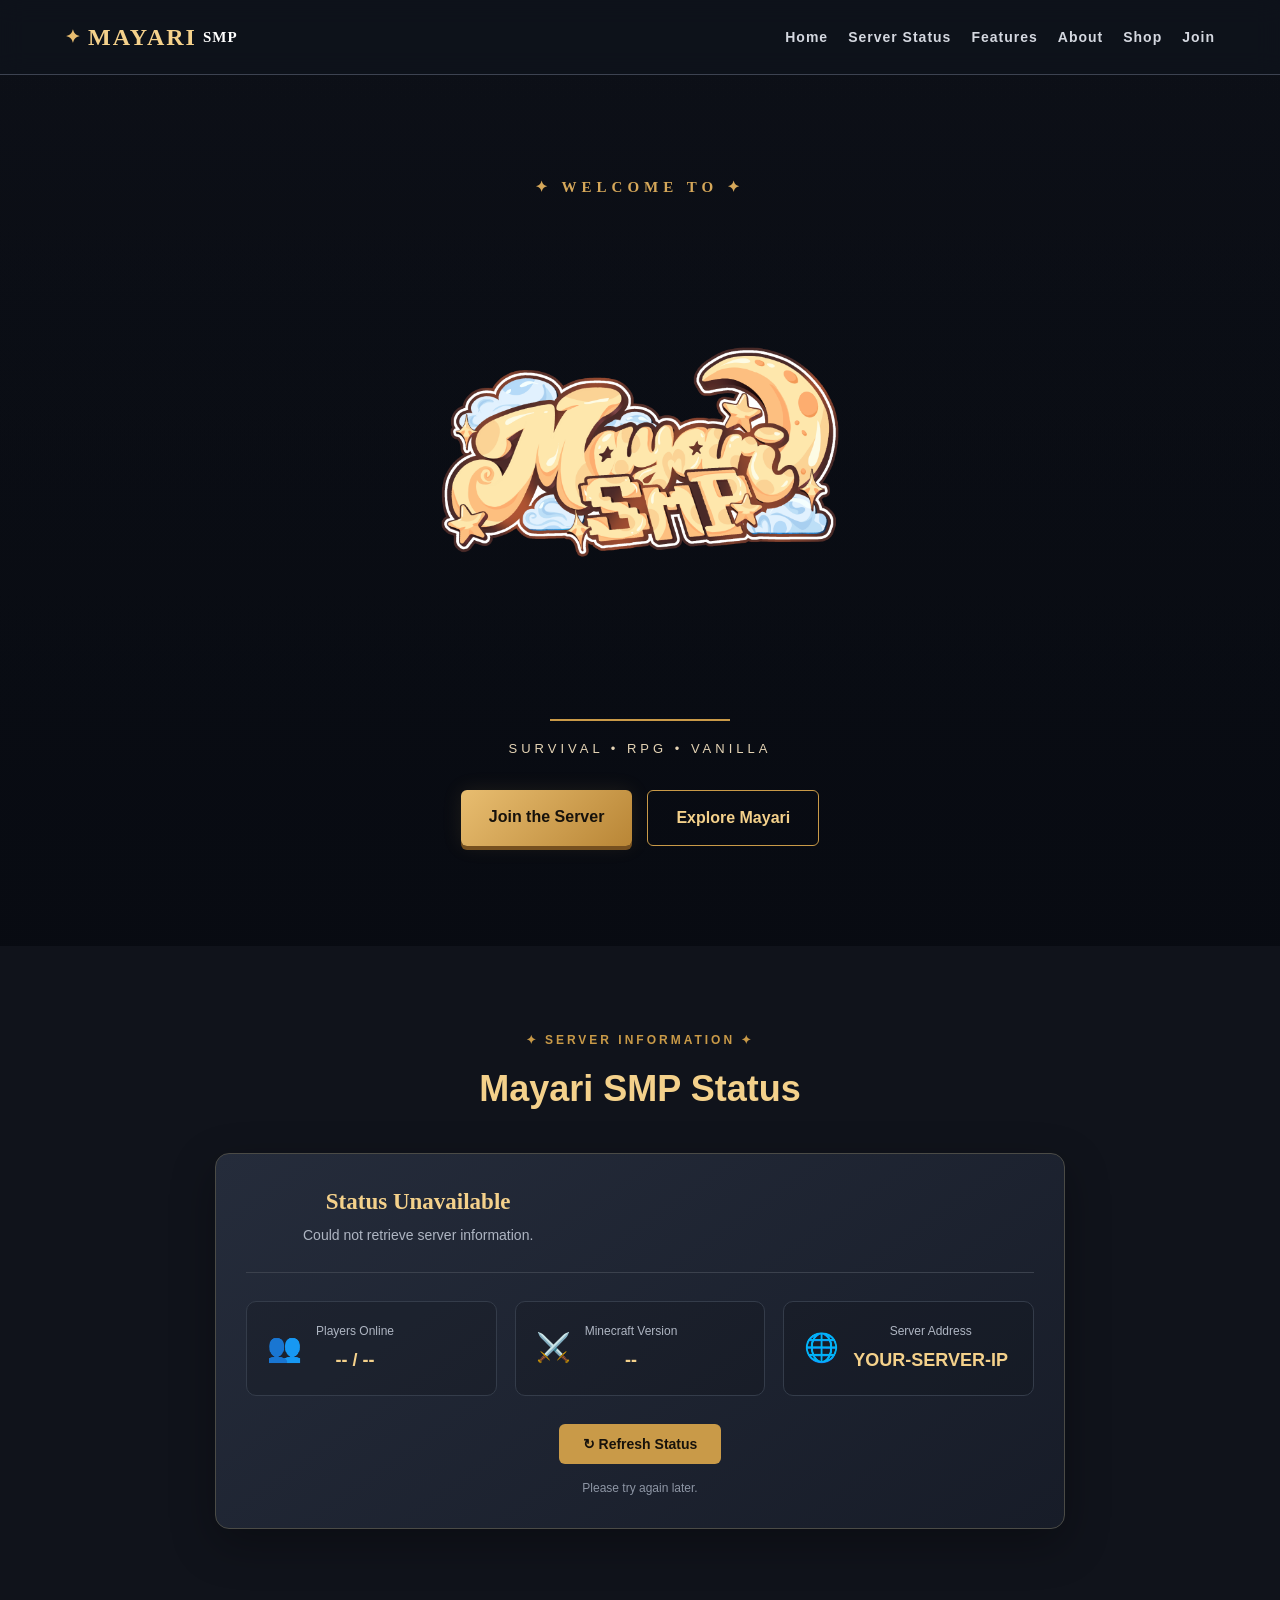
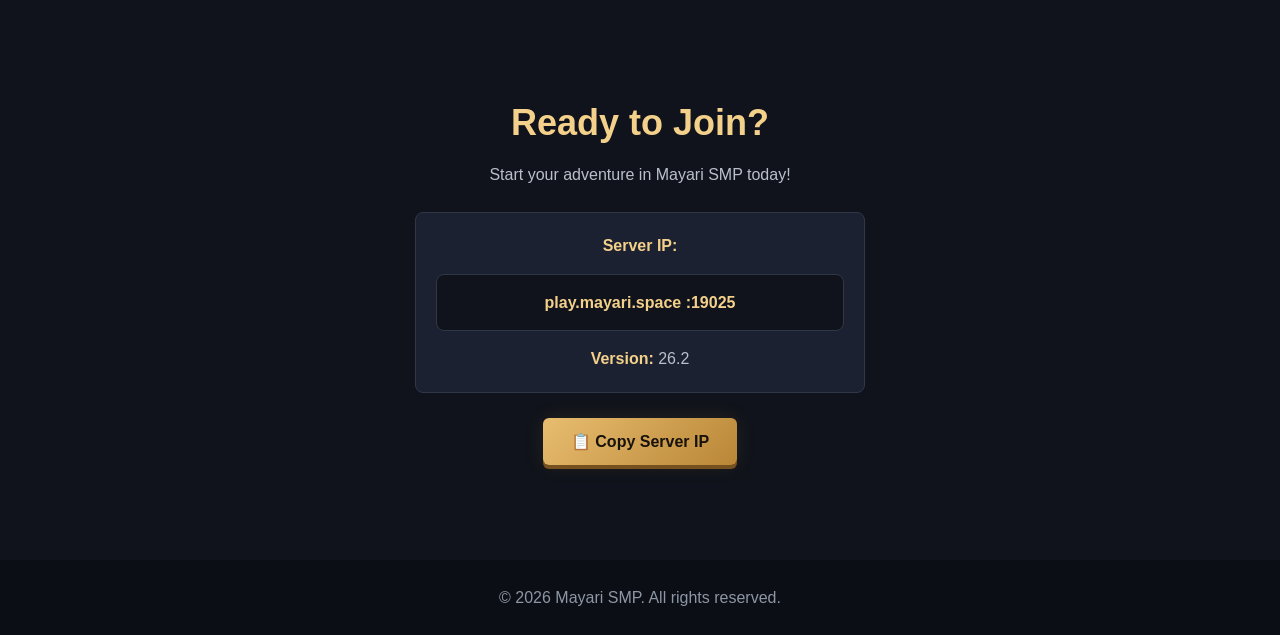
==== commit e16a8145: "Add new pages seperate page for server features, and about, new pages shop, cosmetics, and keys, tem" ====
--- a/index.html
+++ b/index.html
@@ -21,8 +21,9 @@
             <div class="nav-links">
                 <a href="#home">Home</a>
                 <a href="#status">Server Status</a>
-                <a href="#features">Features</a>
-                <a href="#about">About</a>
+                <a href="features.html">Features</a>
+                <a href="about.html">About</a>
+                <a href="shop.html">Shop</a>
                 <a href="#join">Join</a>
             </div>
         </nav>
@@ -53,31 +54,7 @@
 
             <div class="hero-buttons">
                 <a href="#join" class="btn primary-btn">Join the Server</a>
-                <a href="#features" class="btn secondary-btn">Explore Mayari</a>
-            </div>
-        </section>
-
-        <section id="features" class="section">
-            <h2>Server Features</h2>
-            <p class="section-intro">
-                Explore a world of adventure, economy, and survival.
-            </p>
-
-            <div class="features-grid">
-                <div class="feature-card">
-                    <h3>⚔️ RPG System</h3>
-                    <p>Level up, complete quests, and enjoy RPG adventures.</p>
-                </div>
-
-                <div class="feature-card">
-                    <h3>💰 Economy</h3>
-                    <p>Earn money through jobs, quests, and player shops.</p>
-                </div>
-
-                <div class="feature-card">
-                    <h3>🏰 Survival SMP</h3>
-                    <p>Build, explore, and create your own survival story.</p>
-                </div>
+                <a href="features.html" class="btn secondary-btn">Explore Mayari</a>
             </div>
         </section>
 
@@ -148,15 +125,6 @@
     </div>
 
 </section>
-        <section id="about" class="section about-section">
-            <h2>About Mayari</h2>
-            <p>
-                Mayari SMP is a Minecraft RPG + SMP
-                community where players can explore, build, complete
-                quests, and enjoy an economy-driven adventure.
-            </p>
-        </section>
-
 <section id="join" class="section join-section">
     <h2>Ready to Join?</h2>
     <p>Start your adventure in Mayari SMP today!</p>
--- a/style.css
+++ b/style.css
@@ -33,10 +33,16 @@
     gap: 20px;
 }
 
+.icon {
+    size: 50px;
+    color: #d6a85a;
+    image-rendering: pixelated;
+}
+
 .logo {
     color: #d6a85a;
     letter-spacing: 2px;
-    size: 24px;
+    size: 40px;
 }
 
 .nav-links {
@@ -176,6 +182,163 @@
     margin-bottom: 35px;
 }
 
+.page-hero {
+    max-width: 1100px;
+    margin: auto;
+    padding: 100px 20px 55px;
+    text-align: center;
+}
+
+.page-hero h1 {
+    color: #f4d18b;
+    font-family: Georgia, serif;
+    font-size: clamp(40px, 8vw, 68px);
+    margin: 10px 0;
+}
+
+.page-hero .section-intro {
+    max-width: 650px;
+    margin: 0 auto 28px;
+}
+
+.logo {
+    text-decoration: none;
+}
+
+.cosmetics-grid {
+    display: grid;
+    grid-template-columns: repeat(3, minmax(0, 1fr));
+    gap: 60px;
+    text-align: left;
+    max-width: 30000px;
+    margin: 100px auto;
+}
+
+.cosmetic-card {
+    overflow: hidden;
+    background: #1b2130;
+    border: 5px solid #303747;
+    border-radius: 25px;
+}
+
+.cosmetic-card summary {
+    position: relative;
+    display: flex;
+    flex-direction: column;
+    align-items: center;
+    justify-content: center;
+    gap: 0;
+    cursor: pointer;
+    list-style: none;
+    color: #f4d18b;
+    font-family: Georgia, serif;
+    font-size: 18px;
+    font-weight: bold;
+    min-height: 0;
+    padding: 0;
+}
+
+.cosmetic-card summary::-webkit-details-marker {
+    display: none;
+}
+
+.cosmetic-card summary img {
+    display: block;
+    width: 100%;
+    max-width: none;
+    height: auto;
+    aspect-ratio: 350 / 305;
+    object-fit: contain;
+    background: #10131b;
+    border: 0;
+    border-bottom: 1px solid #c99a48;
+}
+
+.cosmetic-card summary span {
+    display: block;
+    width: 100%;
+    padding: 16px 42px 16px 16px;
+    text-align: center;
+}
+
+.cosmetic-card summary b {
+    position: absolute;
+    right: 14px;
+    bottom: 12px;
+    color: #c99a48;
+    font-size: 22px;
+    transition: transform 0.2s ease;
+}
+
+.cosmetic-card[open] summary b {
+    transform: rotate(180deg);
+}
+
+.cosmetic-details {
+    position: fixed;
+    top: 50%;
+    left: 50%;
+    z-index: 1001;
+    width: min(560px, calc(100vw - 36px));
+    max-height: min(680px, calc(100vh - 36px));
+    overflow-y: auto;
+    transform: translate(-50%, -50%);
+    border: 1px solid #c99a48;
+    border-radius: 14px;
+    background: #1b2130;
+    padding: 28px 30px;
+    color: #b9c0cc;
+    box-shadow:
+        0 20px 65px rgba(0, 0, 0, 0.75),
+        0 0 0 100vmax rgba(5, 7, 12, 0.78);
+}
+
+.cosmetic-details strong {
+    display: block;
+    color: #f4d18b;
+    margin-bottom: 6px;
+}
+
+.cosmetic-popup-title {
+    color: #f4d18b;
+    font-family: Georgia, serif;
+    margin-bottom: 18px;
+    padding-right: 45px;
+}
+
+.cosmetic-details p {
+    line-height: 1.8;
+    margin-bottom: 14px;
+}
+
+.cosmetic-details ul {
+    padding-left: 20px;
+    color: #f4d18b;
+    list-style-type: "▪  ";
+}
+
+.cosmetic-details li {
+    margin: 4px 0;
+}
+
+.cosmetic-close {
+    display: block;
+    margin: 22px 0 0 auto;
+    border: 1px solid #c99a48;
+    border-radius: 6px;
+    background: transparent;
+    color: #f4d18b;
+    cursor: pointer;
+    font: inherit;
+    font-weight: bold;
+    padding: 8px 16px;
+}
+
+.cosmetic-close:hover {
+    background: #c99a48;
+    color: #17120b;
+}
+
 /* Feature Cards */
 .features-grid {
     display: grid;
@@ -257,6 +420,21 @@
 
     .features-grid {
         grid-template-columns: 1fr;
+    }
+
+    .cosmetics-grid {
+        grid-template-columns: 1fr;
+        width: 200px;
+    }
+
+    .cosmetic-card summary img {
+        width: 100%;
+        height: auto;
+        object-fit: contain;
+    }
+
+    .page-hero {
+        padding-top: 70px;
     }
 }
 /* Join Buttons */
@@ -1050,7 +1228,7 @@
 
     .server-icon {
         width: 75px;
-        height: 75px;
+        height: 75zpx;
     }
 
     .server-identity-text h3 {
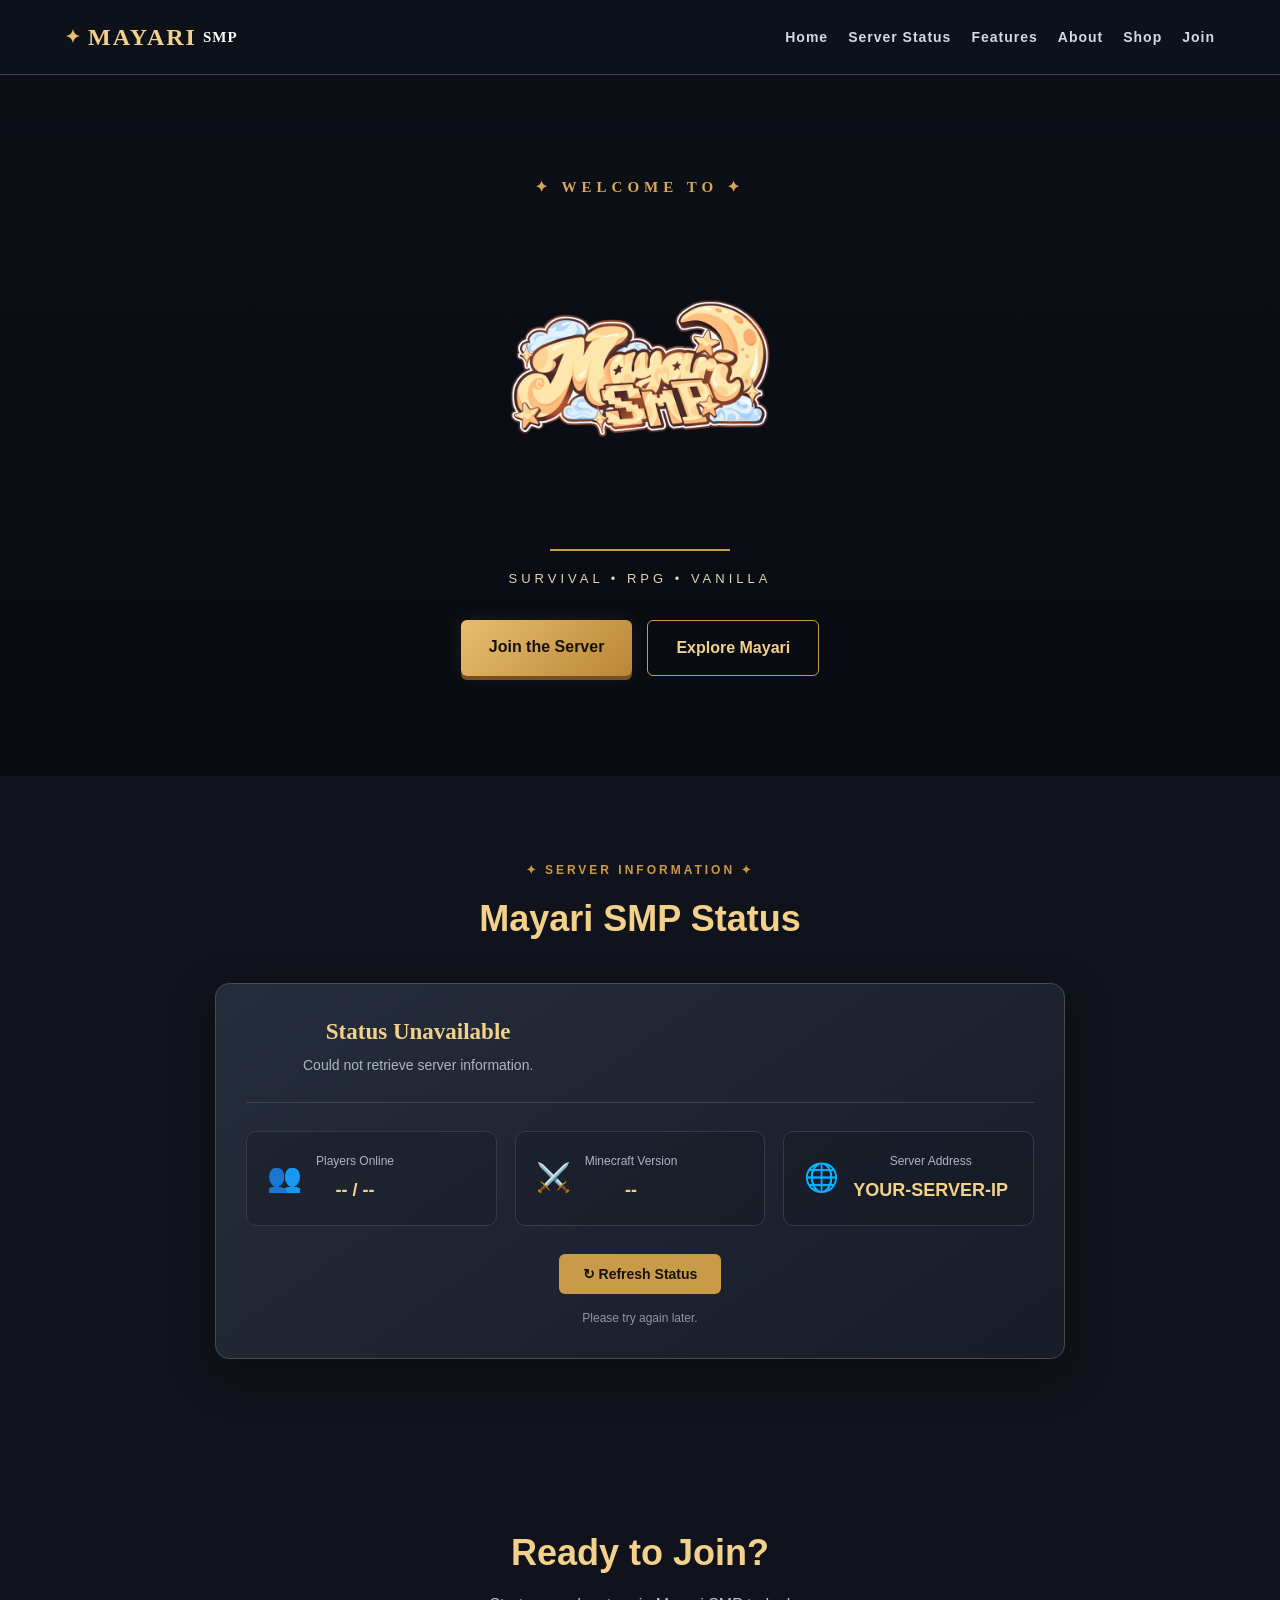
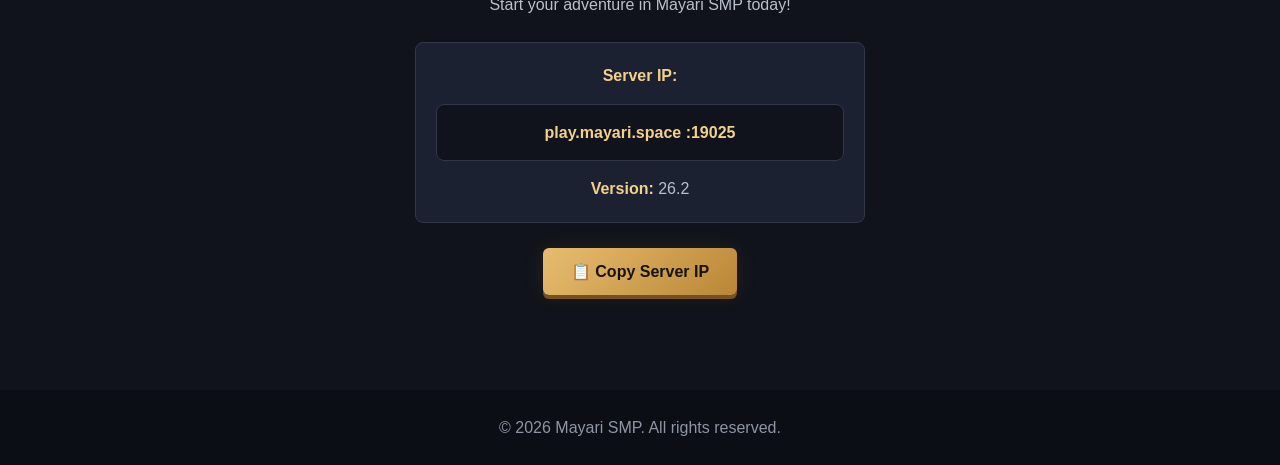
==== commit b06393a8: "Update index.html" ====
--- a/index.html
+++ b/index.html
@@ -32,9 +32,6 @@
     <main>
         <section id="home" class="hero">
             <div class="particles" aria-hidden="true">
-                <span></span>
-                <span></span>
-                <span></span>
                 <span></span>
                 <span></span>
                 <span></span>
--- a/style.css
+++ b/style.css
@@ -65,7 +65,7 @@
 /* FANTASY HERO BACKGROUND */
 
 .hero {
-    min-height: 680px;
+    min-height: 600px;
     padding: 100px 20px;
     display: flex;
     flex-direction: column;
@@ -83,7 +83,7 @@
 
 .hero-image {
     display: block;
-    width: min(490px, 72vw);
+    width: min(320px, 72vw);
     max-width: 100%;
     height: auto;   
 }
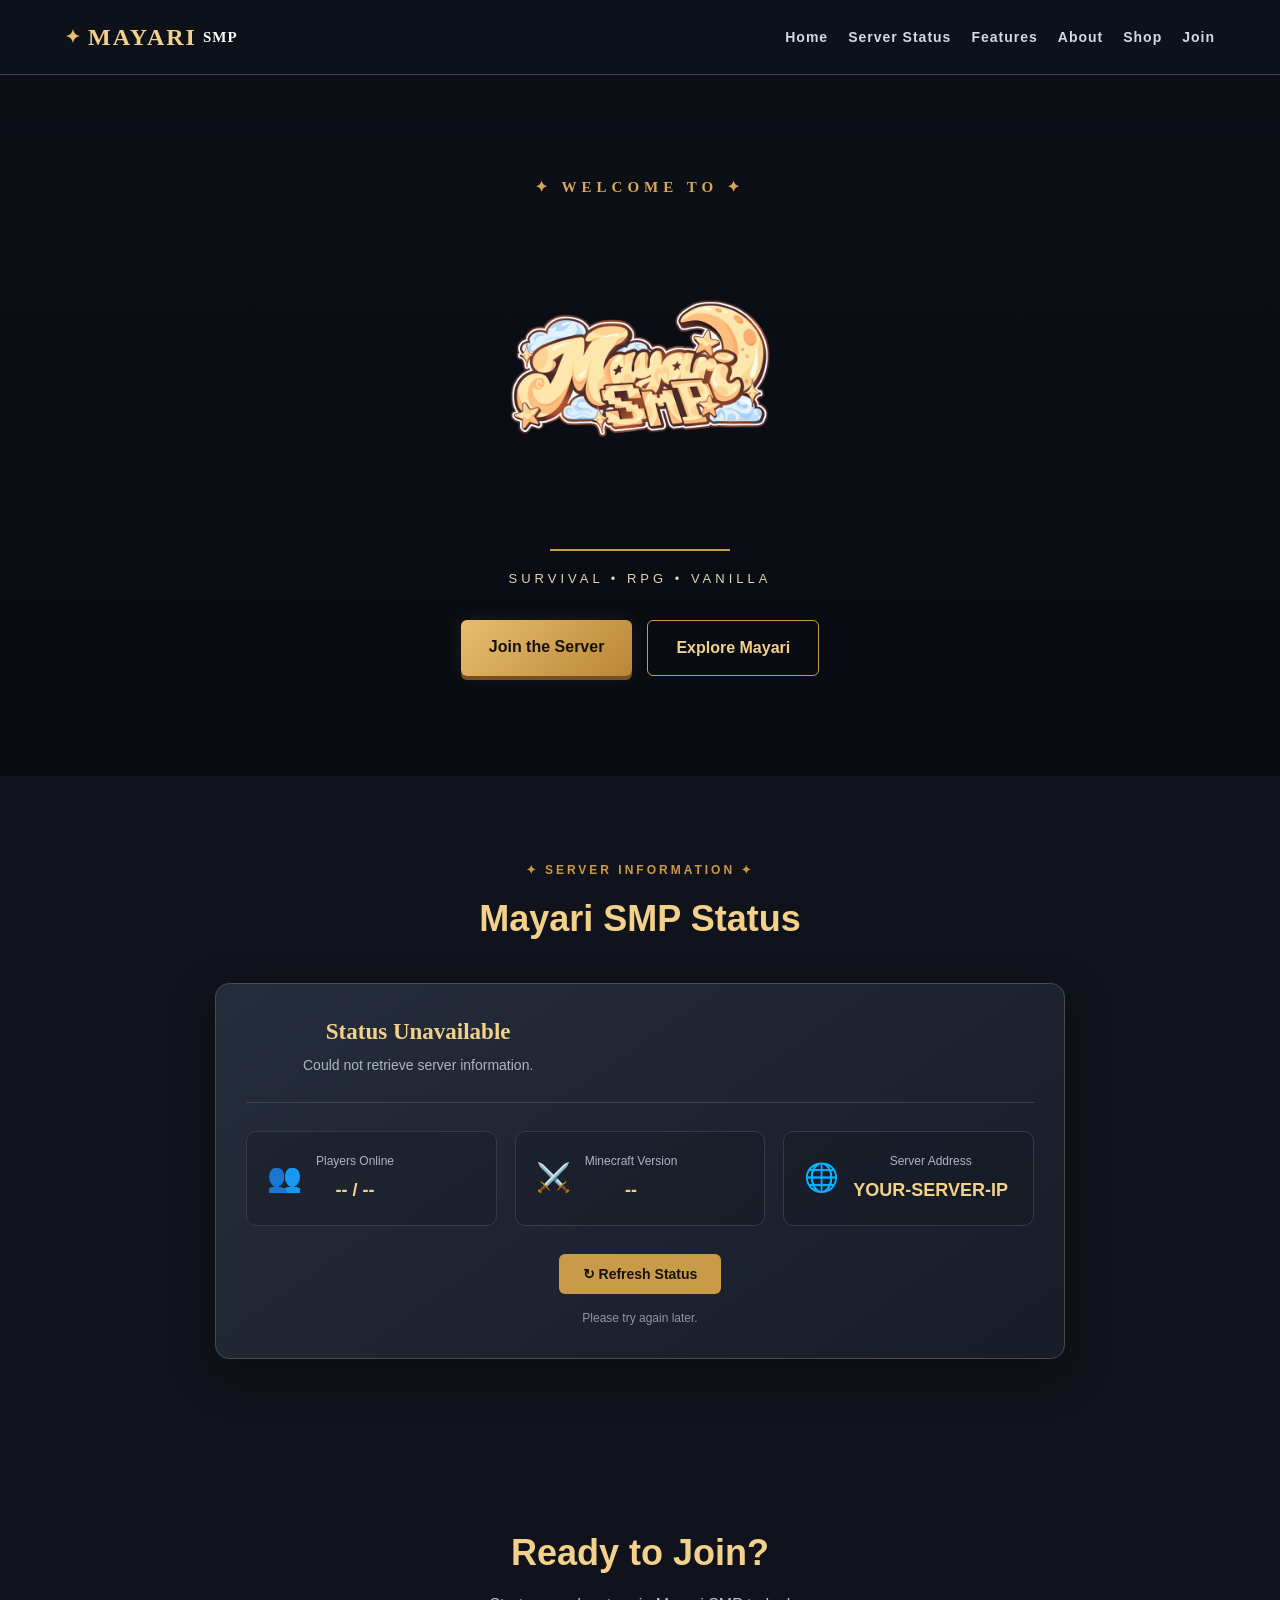
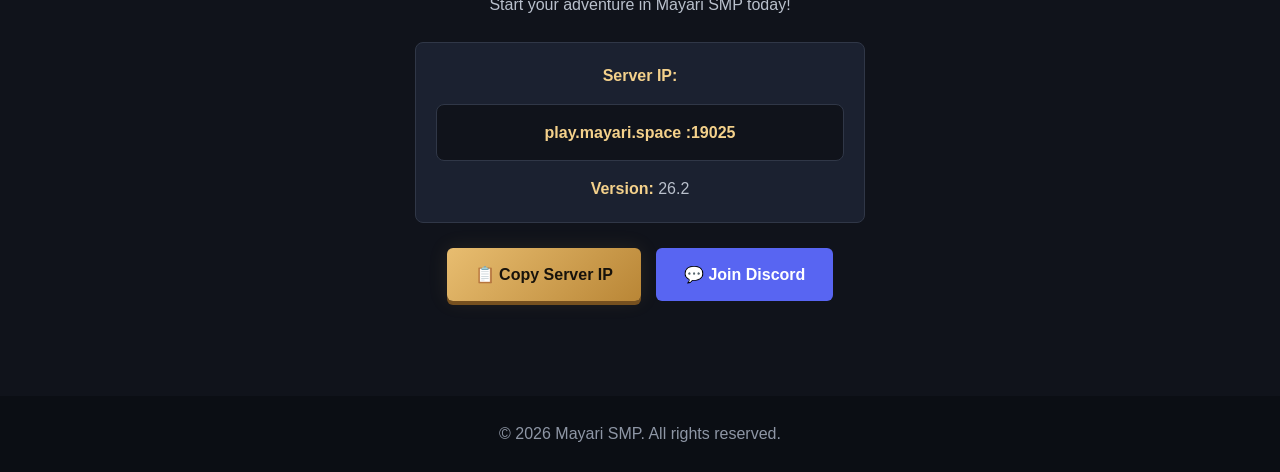
==== commit 9bebe96c: "bring back discord button" ====
--- a/index.html
+++ b/index.html
@@ -141,6 +141,14 @@
             📋 Copy Server IP
         </button>
 
+        
+        <a href=https://discord.gg/DnfvGJvGnb
+           target="_blank"
+           rel="noopener noreferrer"
+           class="btn discord-btn">
+            💬 Join Discord
+        </a>
+
     </div>
 
     <p id="copy-message" class="copy-message" aria-live="polite"></p>
--- a/style.css
+++ b/style.css
@@ -59,6 +59,17 @@
 
 .nav-links a:hover {
     color: #d6a85a;
+}
+
+/* Discord Button */
+.discord-btn {
+    background: #5865F2;
+    color: white;
+}
+
+.discord-btn:hover {
+    background: #4752C4;
+    transform: translateY(-2px);
 }
 
 /* Hero */
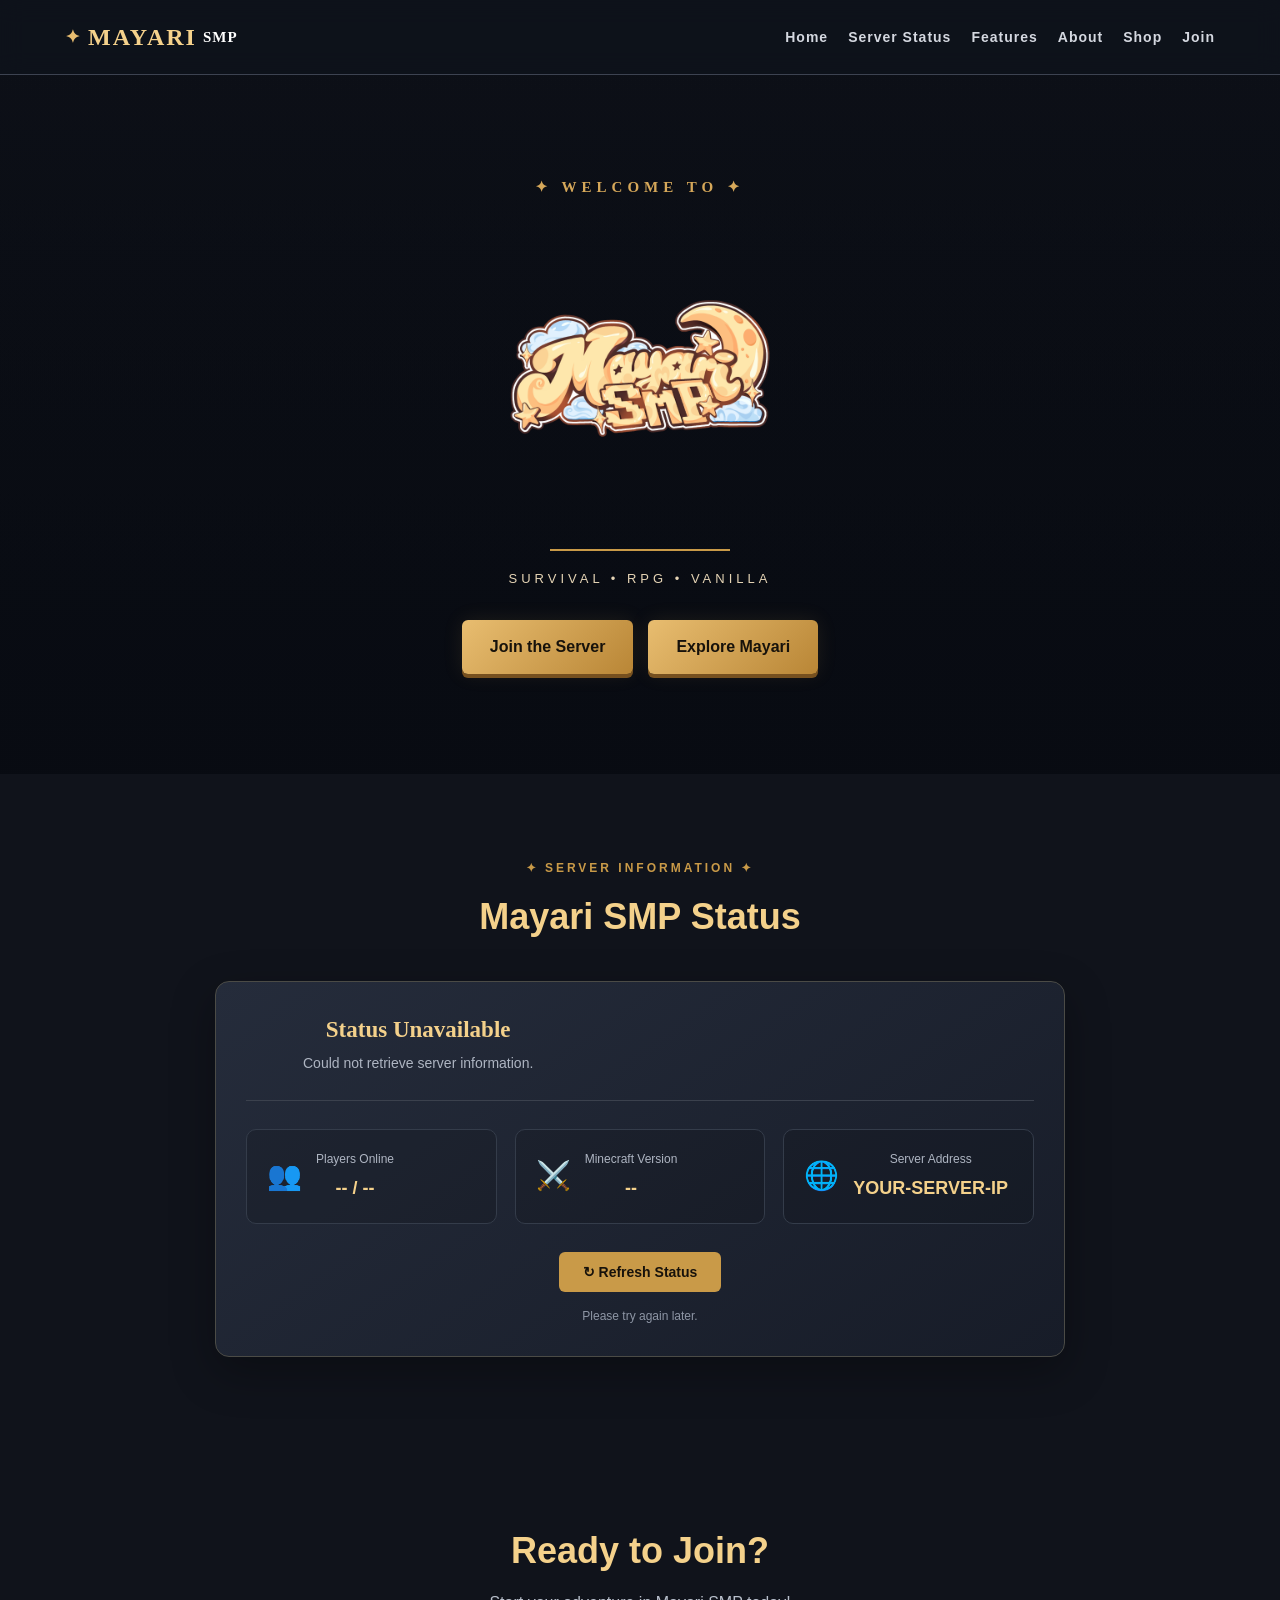
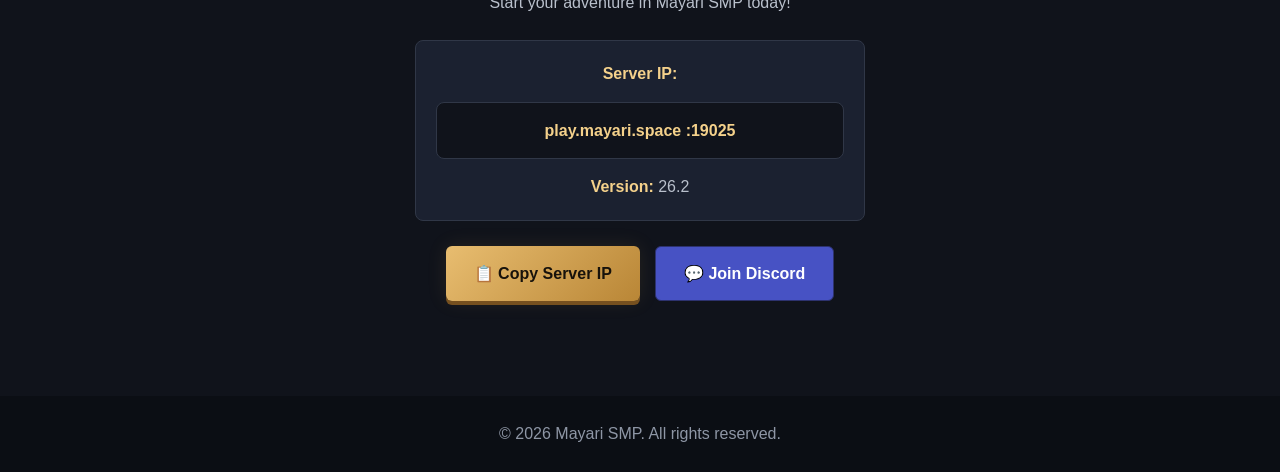
==== commit 9c1887f6: "Cosmetic Details Done added new page for ranks, button for ranks not yet connect, next is background" ====
--- a/index.html
+++ b/index.html
@@ -51,7 +51,7 @@
 
             <div class="hero-buttons">
                 <a href="#join" class="btn primary-btn">Join the Server</a>
-                <a href="features.html" class="btn secondary-btn">Explore Mayari</a>
+                <a href="features.html" class="btn primary-btn">Explore Mayari</a>
             </div>
         </section>
 
--- a/style.css
+++ b/style.css
@@ -63,12 +63,17 @@
 
 /* Discord Button */
 .discord-btn {
-    background: #5865F2;
+    background: #4752C4;
     color: white;
+    border: 1px solid #2d326e;
+    padding: 8px 14px;
+    border-radius: 8px;
+    cursor: pointer;
+    font-weight: bold;
 }
 
 .discord-btn:hover {
-    background: #4752C4;
+    background: #262c6b;
     transform: translateY(-2px);
 }
 
@@ -495,7 +500,7 @@
 
 /* Copy Message */
 .copy-message {
-    color: #8fda9d;
+    color: #eccc6f;
     font-weight: bold;
     margin-top: 15px;
 }
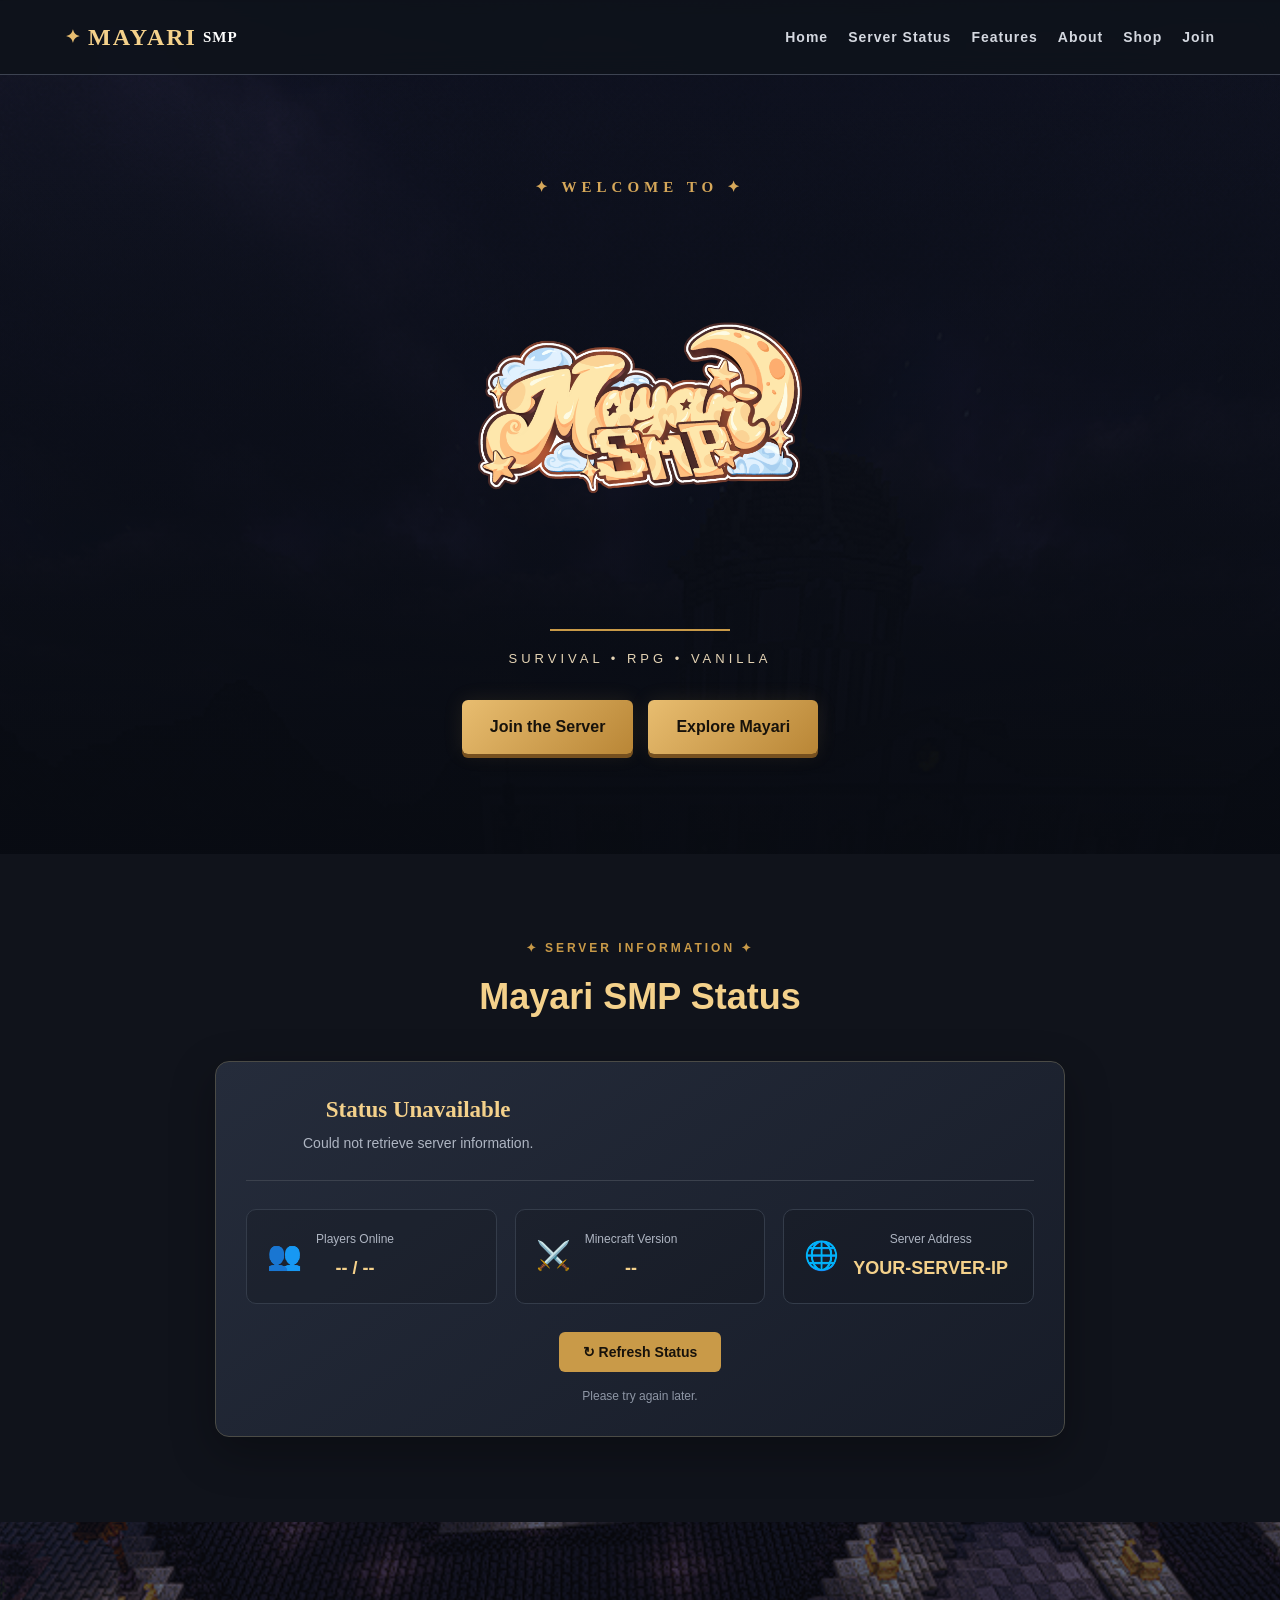
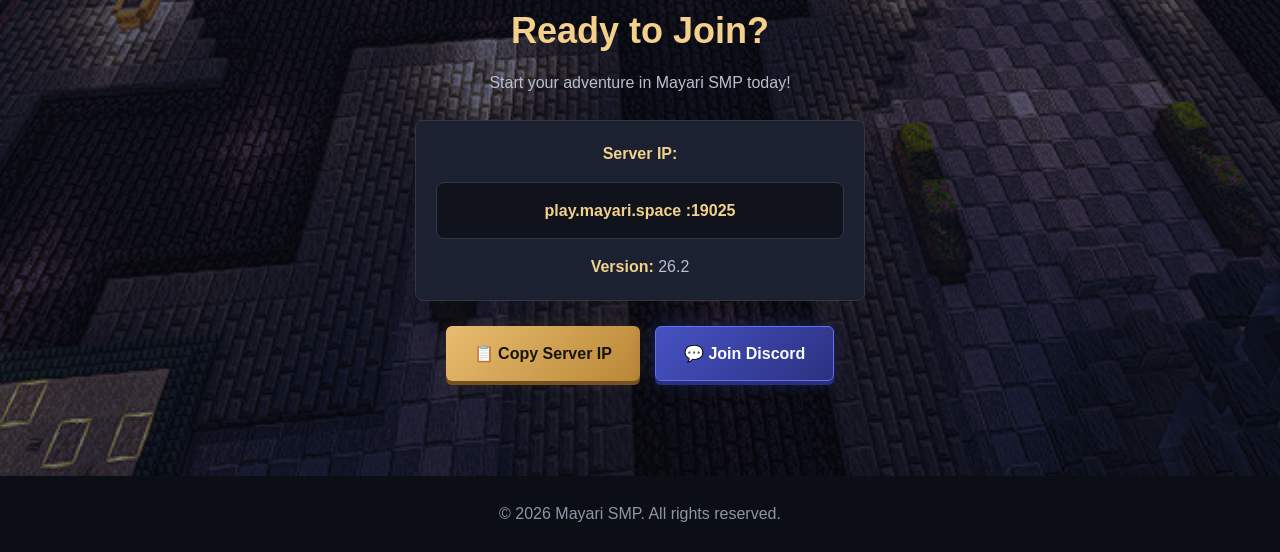
==== commit 42d742d4: "partial" ====
--- a/index.html
+++ b/index.html
@@ -6,10 +6,10 @@
     <meta name="viewport" content="width=device-width, initial-scale=1.0">
     <title>Mayari SMP</title>
     <link rel="icon" type="image/png" href="assets/mayari-logo/mayari-icon.png">
+    <link rel="icon" type="image/png" href="background/old-spawn.png">
     <link rel="stylesheet" href="style.css">
 </head>
 <body>
-
     <header>
         <nav class="navbar">
             <div class="logo">
--- a/style.css
+++ b/style.css
@@ -9,9 +9,16 @@
 
 body {
     font-family: Arial, sans-serif;
-    background: #10131b;
+    background: #3e4c70;
     color: white;
     line-height: 1.6;
+    background-image: url('background/old-spawn.png');
+     min-height: 100vh;
+    background-size: cover;
+    background-position: center;
+    background-repeat: no-repeat;
+    background-blend-mode: overlay;
+    overflow-y: auto;
 }
 
 /* Navigation */
@@ -63,18 +70,30 @@
 
 /* Discord Button */
 .discord-btn {
-    background: #4752C4;
-    color: white;
-    border: 1px solid #2d326e;
-    padding: 8px 14px;
-    border-radius: 8px;
+    border: 1px solid #6470f4;
+    border-radius: 6px;
+    background: linear-gradient(
+        135deg,
+        #4752C4,
+        #2a3180
+    );
+    color: #fcfcfc;
     cursor: pointer;
-    font-weight: bold;
+    font: inherit;
+    font-weight: bold;
+    padding: 8px 16px;
+    text-decoration: none;
+    box-shadow:
+        0 4px 0 #28307e,
+        0 0 20px #1f2452;
 }
 
 .discord-btn:hover {
-    background: #262c6b;
-    transform: translateY(-2px);
+    transform: translateY(-4px);
+
+    box-shadow:
+        0 7px 0 #1b236f,
+        0 0 25px #101542;
 }
 
 /* Hero */
@@ -99,7 +118,7 @@
 
 .hero-image {
     display: block;
-    width: min(320px, 72vw);
+    width: min(400px, 72vw);
     max-width: 100%;
     height: auto;   
 }
@@ -227,18 +246,26 @@
     gap: 60px;
     text-align: left;
     max-width: 30000px;
-    margin: 100px auto;
+    margin: 0 auto 100px;
+}
+
+.page-hero + .cosmetics-section {
+    padding-top: 0;
 }
 
 .cosmetic-card {
+    --card-accent: #b9c0cc;
+    position: relative;
     overflow: hidden;
     background: #1b2130;
-    border: 5px solid #303747;
+    border: 5px solid var(--card-accent);
     border-radius: 25px;
+    box-shadow: 0 0 12px color-mix(in srgb, var(--card-accent) 24%, transparent);
 }
 
 .cosmetic-card summary {
     position: relative;
+    overflow: hidden;
     display: flex;
     flex-direction: column;
     align-items: center;
@@ -252,6 +279,33 @@
     font-weight: bold;
     min-height: 0;
     padding: 0;
+}
+
+.cosmetic-card summary::after {
+    position: absolute;
+    inset: 0;
+    z-index: 2;
+    background: linear-gradient(
+        110deg,
+        transparent 25%,
+        rgba(255, 255, 255, 0.04) 40%,
+        rgba(255, 255, 255, 0.7) 50%,
+        rgba(255, 255, 255, 0.04) 60%,
+        transparent 75%
+    );
+    content: "";
+    pointer-events: none;
+    transform: translateX(-125%);
+    animation: card-shine 4s ease-in-out infinite;
+}
+
+.cosmetic-card:hover {
+    box-shadow: 0 0 22px color-mix(in srgb, var(--card-accent) 80%, transparent);
+}
+
+.cosmetic-card summary > * {
+    position: relative;
+    z-index: 1;
 }
 
 .cosmetic-card summary::-webkit-details-marker {
@@ -288,6 +342,18 @@
 
 .cosmetic-card[open] summary b {
     transform: rotate(180deg);
+}
+
+@keyframes card-shine {
+    0%,
+    45% {
+        transform: translateX(-125%);
+    }
+
+    75%,
+    100% {
+        transform: translateX(125%);
+    }
 }
 
 .cosmetic-details {
@@ -316,12 +382,33 @@
 }
 
 .cosmetic-popup-title {
-    color: #f4d18b;
+    --popup-accent: #f4d18b;
+    position: relative;
+    width: fit-content;
+    overflow: hidden;
+    color: var(--popup-accent);
     font-family: Georgia, serif;
     margin-bottom: 18px;
     padding-right: 45px;
 }
 
+.cosmetic-popup-title::after {
+    position: absolute;
+    inset: 0;
+    background: linear-gradient(
+        110deg,
+        transparent 25%,
+        rgba(255, 255, 255, 0.04) 40%,
+        rgba(255, 255, 255, 0.75) 50%,
+        rgba(255, 255, 255, 0.04) 60%,
+        transparent 75%
+    );
+    content: "";
+    pointer-events: none;
+    transform: translateX(-125%);
+    animation: card-shine 4s ease-in-out infinite;
+}
+
 .cosmetic-details p {
     line-height: 1.8;
     margin-bottom: 14px;
@@ -337,22 +424,70 @@
     margin: 4px 0;
 }
 
-.cosmetic-close {
-    display: block;
-    margin: 22px 0 0 auto;
+.cosmetic-actions {
+    display: flex;
+    align-items: center;
+    justify-content: space-between;
+    gap: 12px;
+    margin-top: 22px;
+}
+
+.cosmetic-close{
     border: 1px solid #c99a48;
     border-radius: 6px;
-    background: transparent;
-    color: #f4d18b;
+    background: linear-gradient(
+        135deg,
+        #e8bd70,
+        #b98636
+    );
+    color: #000000;
     cursor: pointer;
     font: inherit;
     font-weight: bold;
     padding: 8px 16px;
+    text-decoration: none;
+    box-shadow:
+        0 4px 0 #76501f,
+        0 0 20px rgba(201, 154, 72, 0.12);
+}
+
+.cosmetic-discord {
+    border: 1px solid #6470f4;
+    border-radius: 6px;
+    background: linear-gradient(
+        135deg,
+        #4752C4,
+        #2a3180
+    );
+    color: #fcfcfc;
+    cursor: pointer;
+    font: inherit;
+    font-weight: bold;
+    padding: 8px 16px;
+    text-decoration: none;
+    box-shadow:
+        0 4px 0 #28307e,
+        0 0 20px #1f2452;
+}
+
+.cosmetic-close {
+    margin-left: auto;
 }
 
 .cosmetic-close:hover {
-    background: #c99a48;
-    color: #17120b;
+    transform: translateY(-4px);
+
+    box-shadow:
+        0 7px 0 #76501f,
+        0 0 25px rgba(201, 154, 72, 0.35);
+}
+
+.cosmetic-discord:hover {
+    transform: translateY(-4px);
+
+    box-shadow:
+        0 7px 0 #1b236f,
+        0 0 25px #28307e;
 }
 
 /* Feature Cards */
@@ -387,15 +522,7 @@
     color: #b9c0cc;
 }
 
-.about-section {
-    background: #171b26;
-    max-width: none;
-}
-
-.about-section p {
-    max-width: 700px;
-    margin: auto;
-}
+
 
 .server-info {
     background: #1b2130;
@@ -1254,4 +1381,10 @@
     .player-list {
         grid-template-columns: 1fr;
     }
-}+}
+    /* .section-intro {
+        color: #aeb5c2;
+        margin-bottom: 35px;
+        
+    } */
+   
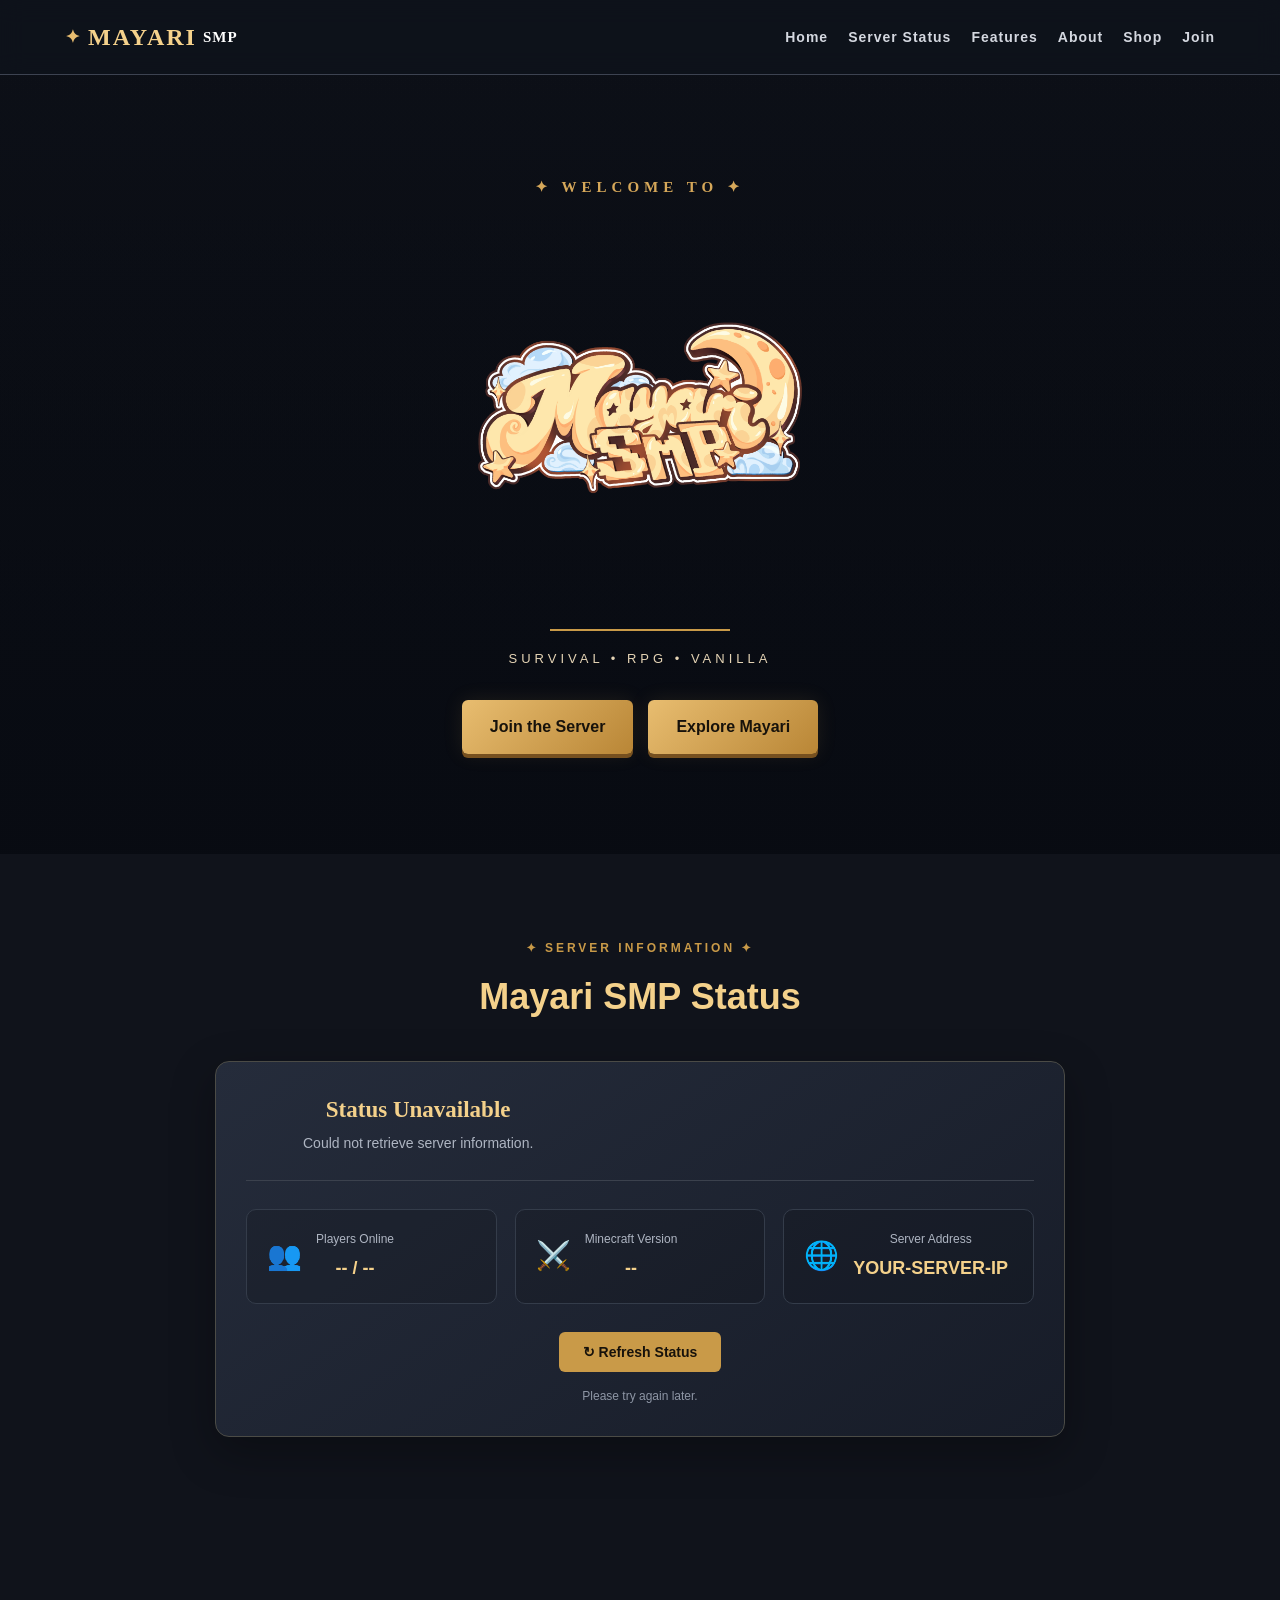
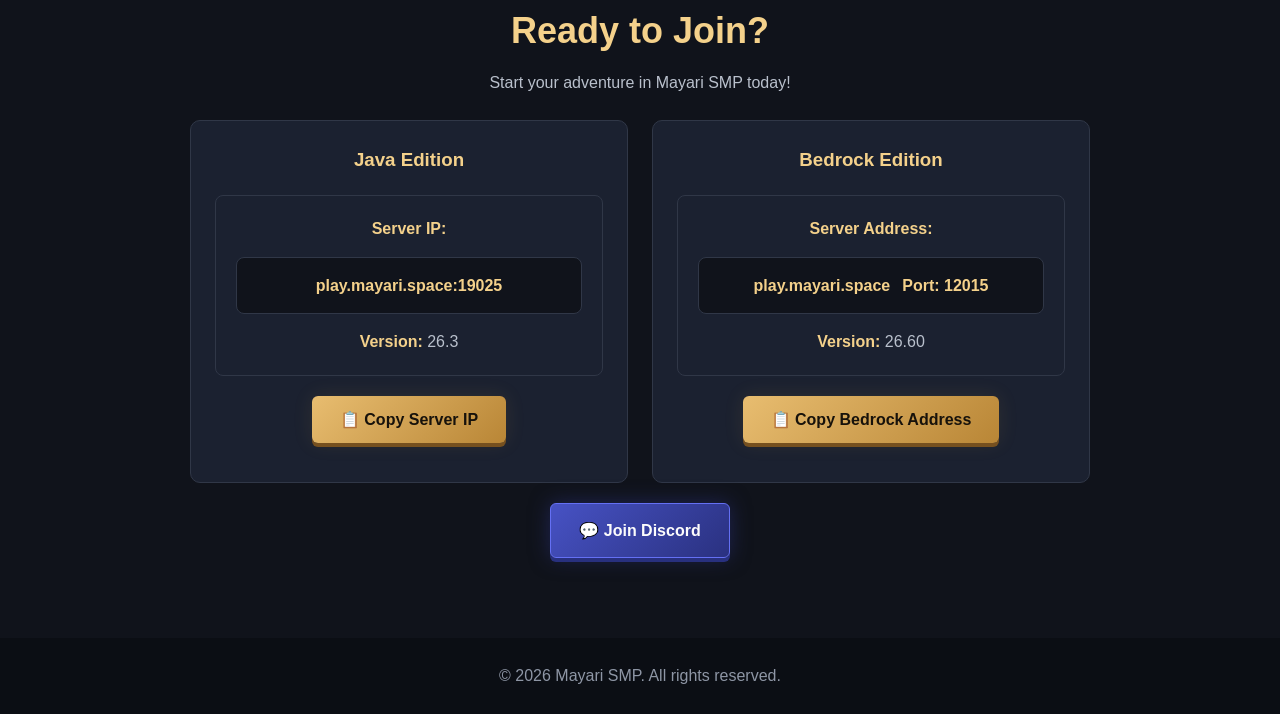
==== commit 11489525: "Added bedrock version" ====
--- a/index.html
+++ b/index.html
@@ -6,10 +6,10 @@
     <meta name="viewport" content="width=device-width, initial-scale=1.0">
     <title>Mayari SMP</title>
     <link rel="icon" type="image/png" href="assets/mayari-logo/mayari-icon.png">
-    <link rel="icon" type="image/png" href="background/old-spawn.png">
     <link rel="stylesheet" href="style.css">
 </head>
 <body>
+
     <header>
         <nav class="navbar">
             <div class="logo">
@@ -126,32 +126,55 @@
     <h2>Ready to Join?</h2>
     <p>Start your adventure in Mayari SMP today!</p>
 
-    <div class="server-info">
-        <p><strong>Server IP:</strong></p>
+    <div class="join-options">
+        <div class="join-card">
+            <h3>Java Edition</h3>
+            <div class="server-info">
+                <p><strong>Server IP:</strong></p>
 
-        <div class="ip-box">
-            <span id="server-ip">play.mayari.space :19025</span>
+                <div class="ip-box">
+                    <span id="server-ip">play.mayari.space:19025</span>
+                </div>
+
+                <p><strong>Version:</strong> 26.3</p>
+            </div>
+
+            <div class="join-buttons">
+                <button id="copy-ip-main" class="btn primary-btn" type="button" onclick="copyServerIp()">
+                    📋 Copy Server IP
+                </button>
+            </div>
+
+            <p id="copy-message" class="copy-message" aria-live="polite"></p>
         </div>
 
-        <p><strong>Version:</strong> 26.2</p>
+        <div class="join-card">
+            <h3>Bedrock Edition</h3>
+            <div class="server-info">
+                <p><strong>Server Address:</strong></p>
+                <div class="ip-box">
+                    <span id="bedrock-server-ip">play.mayari.space</span>
+                    <span id="bedrock-server-ip">Port: 12015</span>
+                </div>
+                <p><strong>Version:</strong> 26.60</p>
+            </div>
+            <div class="join-buttons">
+                <button id="copy-ip-bedrock" class="btn primary-btn" type="button" onclick="copyServerIp('bedrock-server-ip', 'copy-message-bedrock')">
+                    📋 Copy Bedrock Address
+                </button>
+            </div>
+            <p id="copy-message-bedrock" class="copy-message" aria-live="polite"></p>
+        </div>
     </div>
 
-    <div class="join-buttons">
-        <button id="copy-ip-main" class="btn primary-btn" type="button" onclick="copyServerIp()">
-            📋 Copy Server IP
-        </button>
-
-        
-        <a href=https://discord.gg/DnfvGJvGnb
+    <div class="join-buttons join-discord">
+        <a href="https://discord.mayari.space/"
            target="_blank"
            rel="noopener noreferrer"
            class="btn discord-btn">
             💬 Join Discord
         </a>
-
     </div>
-
-    <p id="copy-message" class="copy-message" aria-live="polite"></p>
 </section>
     </main>
 
--- a/style.css
+++ b/style.css
@@ -9,16 +9,9 @@
 
 body {
     font-family: Arial, sans-serif;
-    background: #3e4c70;
+    background: #10131b;
     color: white;
     line-height: 1.6;
-    background-image: url('background/old-spawn.png');
-     min-height: 100vh;
-    background-size: cover;
-    background-position: center;
-    background-repeat: no-repeat;
-    background-blend-mode: overlay;
-    overflow-y: auto;
 }
 
 /* Navigation */
@@ -537,6 +530,35 @@
     color: #f4d18b;
 }
 
+.join-options {
+    display: grid;
+    grid-template-columns: repeat(2, minmax(0, 1fr));
+    gap: 24px;
+    max-width: 900px;
+    margin: 25px auto 0;
+    align-items: stretch;
+}
+
+.join-card {
+    background: #1b2130;
+    border: 1px solid #303747;
+    border-radius: 10px;
+    padding: 24px;
+}
+
+.join-card h3 {
+    color: #f4d18b;
+}
+
+.join-card .server-info {
+    max-width: none;
+    margin: 20px 0;
+}
+
+.join-discord {
+    margin-top: 24px;
+}
+
 /* Footer */
 footer {
     background: #0b0e14;
@@ -562,6 +584,10 @@
     }
 
     .features-grid {
+        grid-template-columns: 1fr;
+    }
+
+    .join-options {
         grid-template-columns: 1fr;
     }
 
@@ -609,6 +635,12 @@
     overflow-wrap: anywhere;
 }
 
+#bedrock-server-ip {
+    color: #f4d18b;
+    font-weight: bold;
+    overflow-wrap: anywhere;
+}
+
 /* Copy Button */
 .copy-btn {
     background: #303747;
@@ -634,6 +666,13 @@
 
 /* Main Copy IP Button */
 #copy-ip-main {
+    border: none;
+    cursor: pointer;
+    font-family: inherit;
+    font-size: 16px;
+}
+
+#copy-ip-bedrock {
     border: none;
     cursor: pointer;
     font-family: inherit;
@@ -1381,10 +1420,4 @@
     .player-list {
         grid-template-columns: 1fr;
     }
-}
-    /* .section-intro {
-        color: #aeb5c2;
-        margin-bottom: 35px;
-        
-    } */
-   +}
